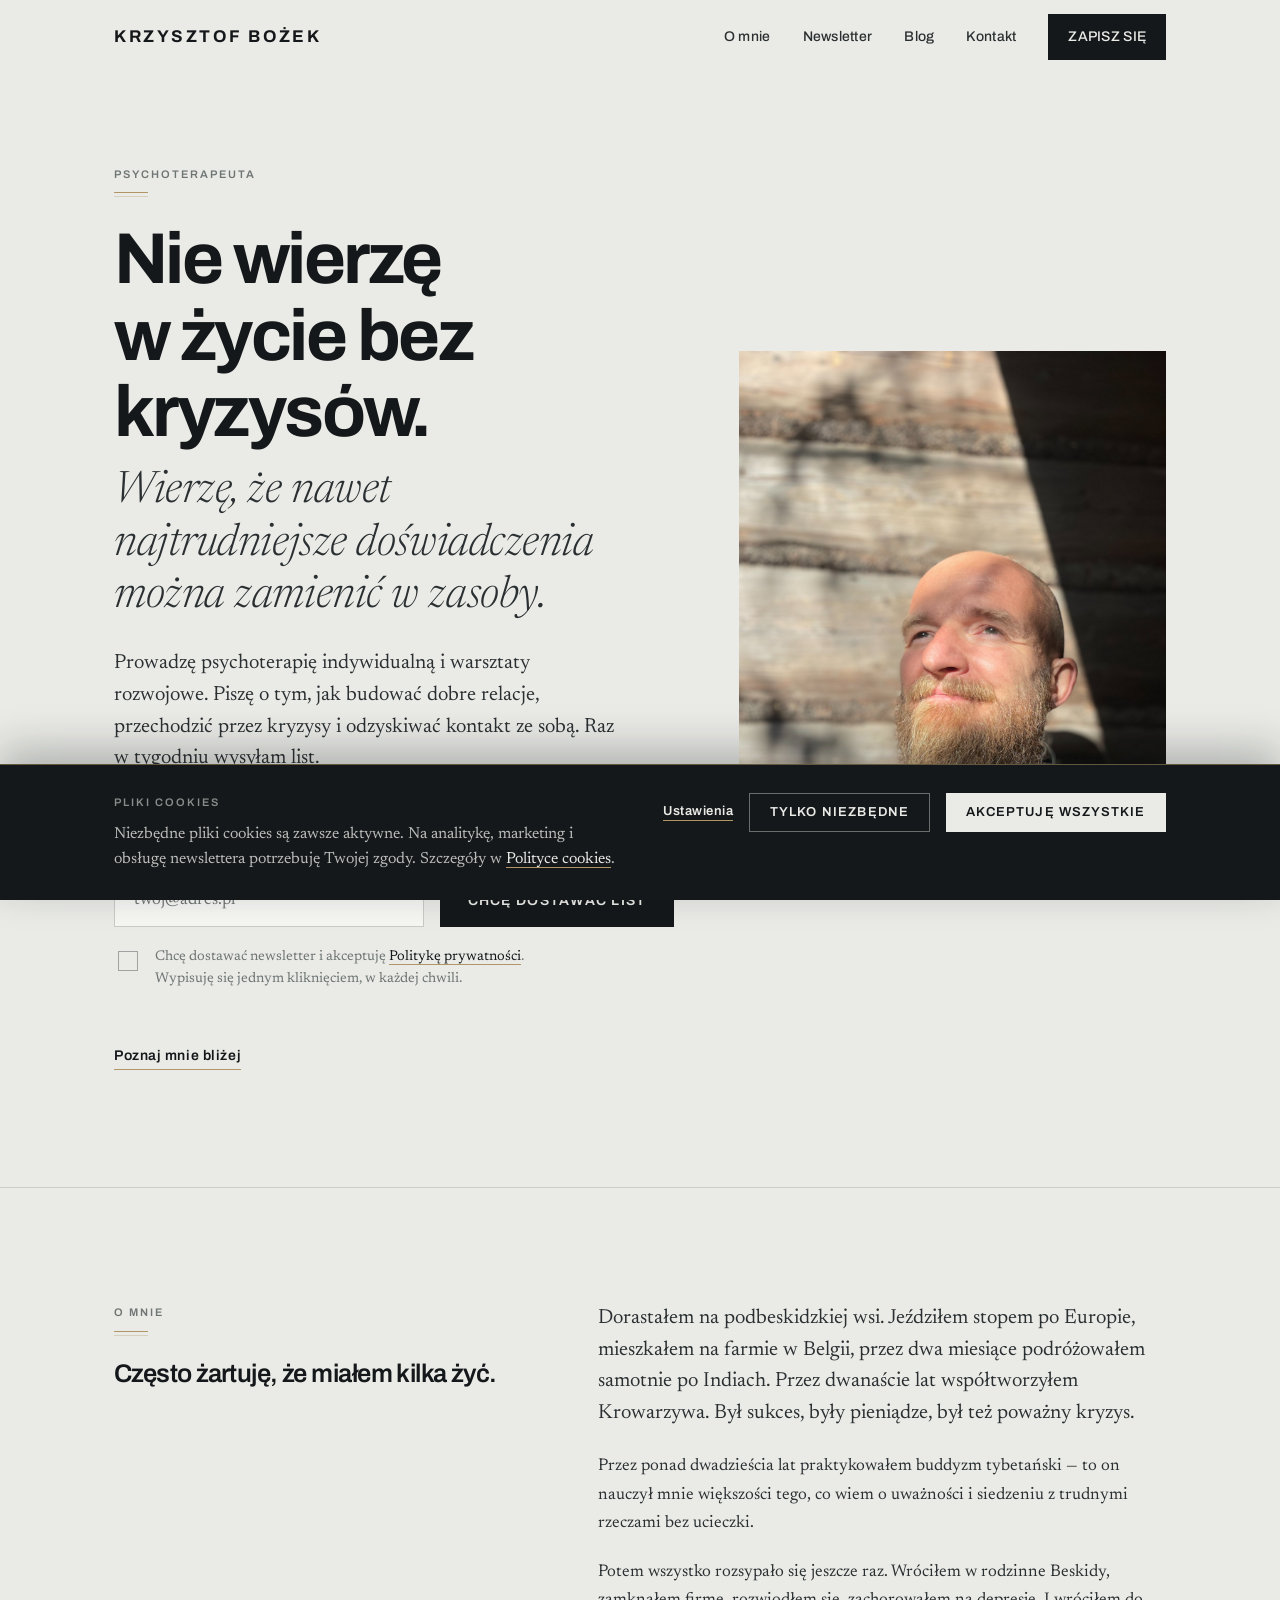
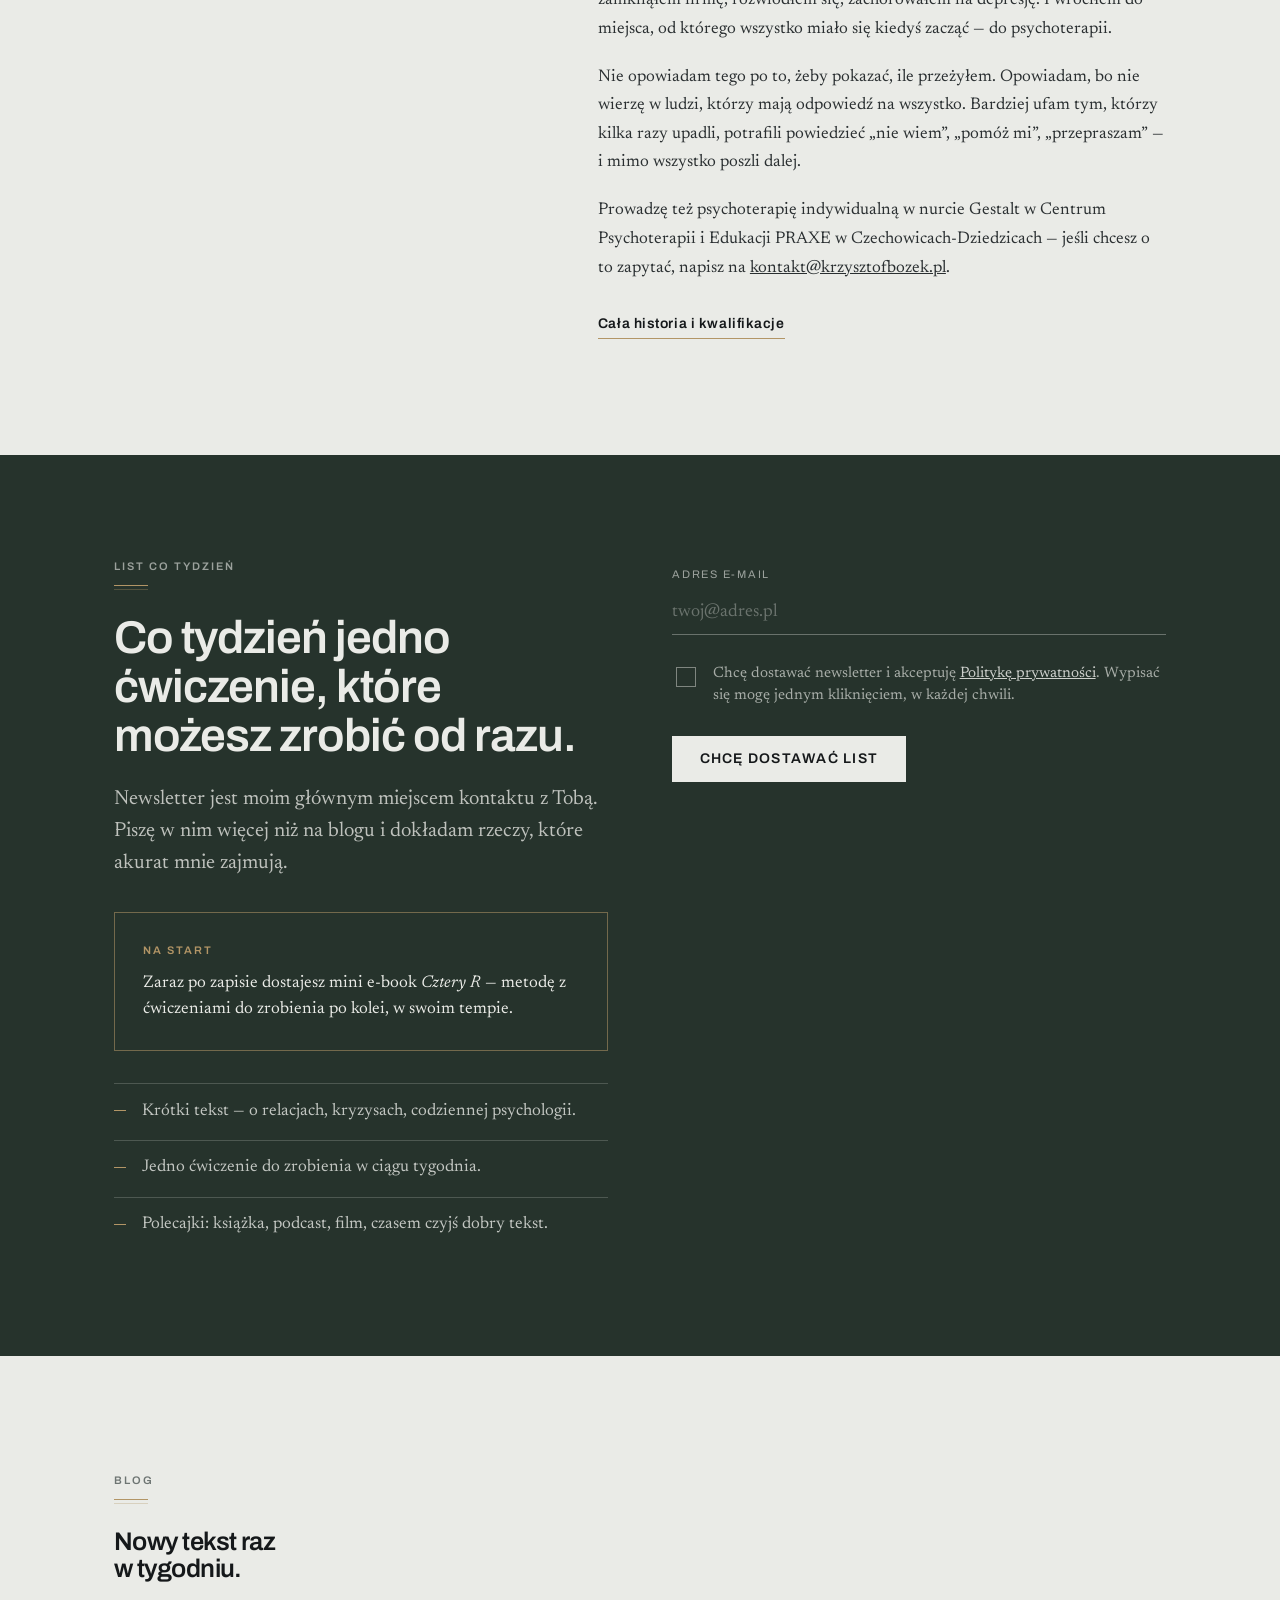
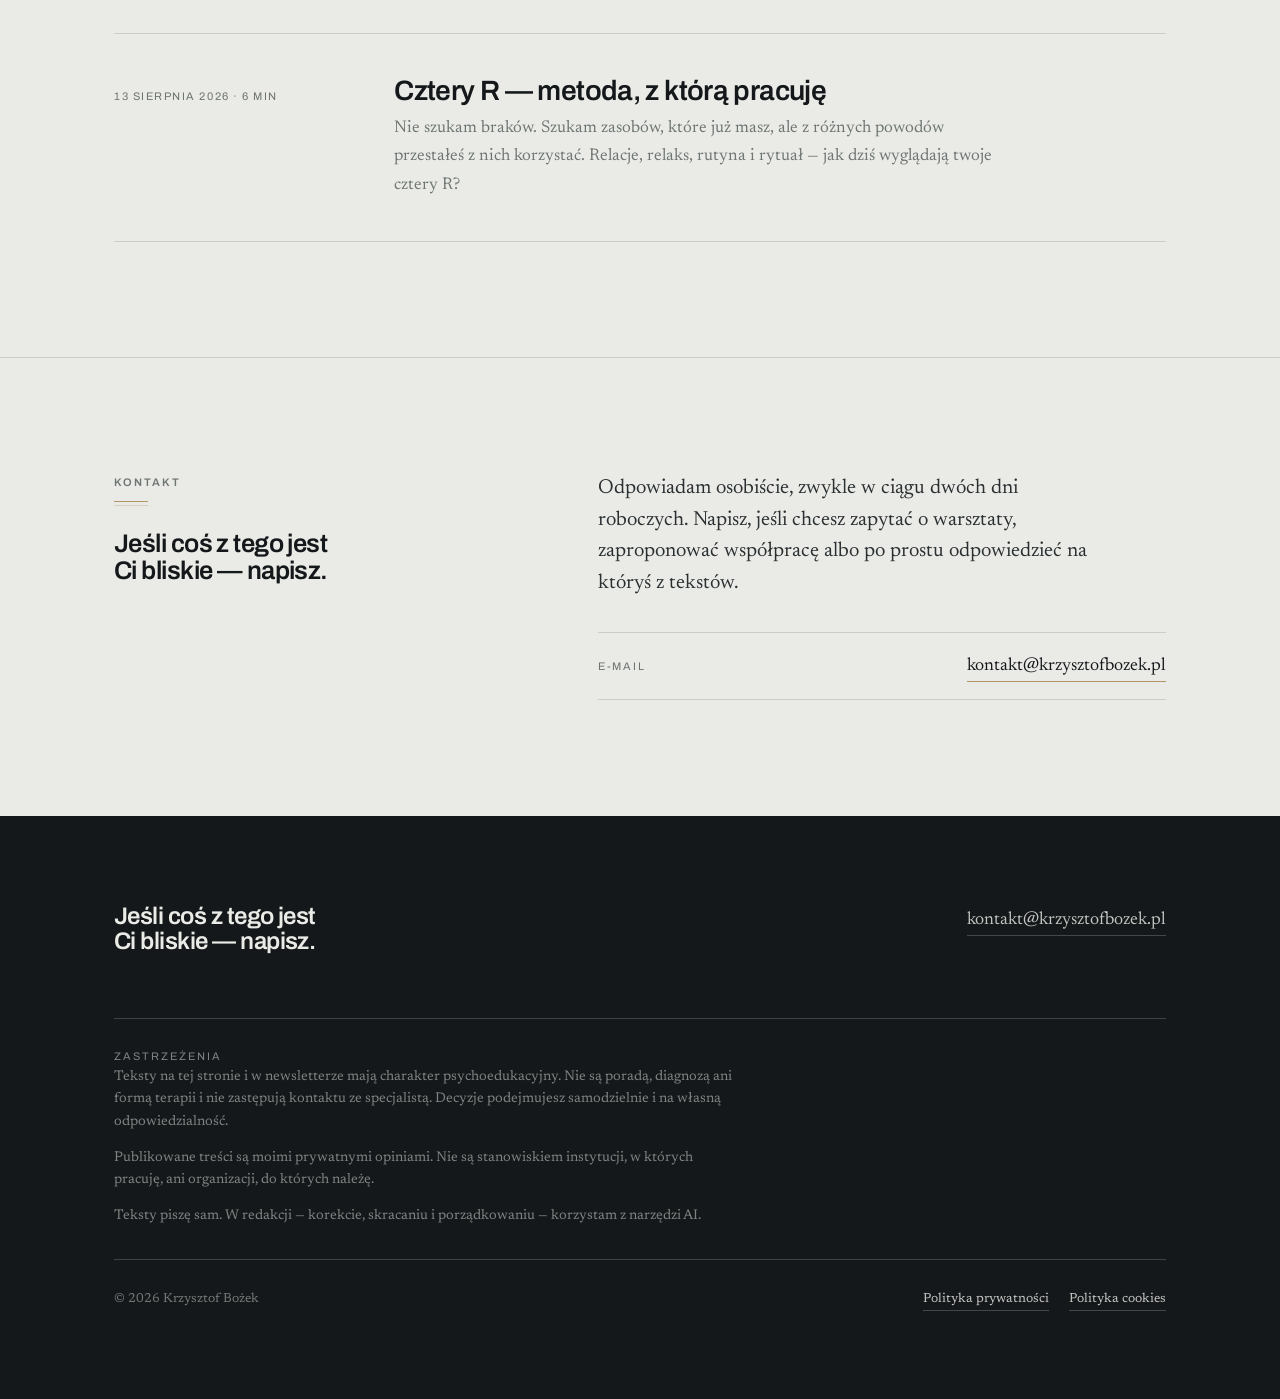
==== index.html @ 4a8b9acc "Add files via upload" ====
<!DOCTYPE html>
<html lang="pl">
<head>
<meta charset="utf-8">
<meta name="viewport" content="width=device-width, initial-scale=1">
<title>Krzysztof — psychoterapia Gestalt, warsztaty i teksty</title>
<meta name="description" content="Psychoterapeuta Gestalt z Beskidów. Psychoterapia indywidualna, warsztaty rozwojowe i cotygodniowy list o relacjach, kryzysach i odzyskiwaniu kontaktu ze sobą.">
<meta property="og:title" content="Krzysztof — psychoterapia Gestalt, warsztaty i teksty">
<meta property="og:description" content="Nie wierzę w życie bez kryzysów. Wierzę, że najtrudniejsze doświadczenia można zamienić w zasoby.">
<meta property="og:image" content="https://krzysztofbozek.pl/img/og-krzysztof.jpg">
<meta property="og:image:width" content="1200">
<meta property="og:image:height" content="630">
<meta property="og:type" content="website">
<link rel="icon" href="favicon.svg" type="image/svg+xml">
<link rel="preconnect" href="https://fonts.googleapis.com">
<link rel="preconnect" href="https://fonts.gstatic.com" crossorigin>
<link href="https://fonts.googleapis.com/css2?family=Archivo:wght@400;500;600;700&family=Newsreader:ital,opsz,wght@0,6..72,300;0,6..72,400;1,6..72,300;1,6..72,400&display=swap" rel="stylesheet">
<link rel="stylesheet" href="style.css">
<!-- MailerLite Universal -->
<script>
  (function(w,d,e,u,f,l,n){w[f]=w[f]||function(){(w[f].q=w[f].q||[])
  .push(arguments);},l=d.createElement(e),l.async=1,l.src=u,
  n=d.getElementsByTagName(e)[0],n.parentNode.insertBefore(l,n);})
  (window,document,'script','https://assets.mailerlite.com/js/universal.js','ml');
  ml('account', '2570330');
</script>
<!-- End MailerLite Universal -->
<meta name="twitter:card" content="summary_large_image">
<meta property="og:url" content="https://krzysztofbozek.pl/">
</head>
<body>

<a class="pomin" href="#tresc">Przejdź do treści</a>

<header class="gora">
  <div class="kontener gora__in">
    <a class="znak" href="index.html">
      <span class="znak__imie">Krzysztof Bożek</span>
    </a>
    <button class="burger" aria-expanded="false" aria-controls="menu">Menu</button>
    <nav class="menu" id="menu" aria-label="Główna">
      <a href="o-mnie.html">O mnie</a>
      <a href="#zapis">Newsletter</a>
      <a href="blog.html">Blog</a>
      <a href="#kontakt">Kontakt</a>
      <a class="btn" href="#zapis">Zapisz się</a>
    </nav>
  </div>
</header>

<main id="tresc">

  <!-- ================= HERO ================= -->
  <section class="hero">
    <div class="kontener hero__grid">
      <div>
        <span class="etykieta">Psychoterapeuta</span>
        <h1>
          Nie wierzę w życie bez kryzysów.
          <em>Wierzę, że nawet najtrudniejsze doświadczenia można zamienić w zasoby.</em>
        </h1>
        <p class="lead hero__lead">
          Prowadzę psychoterapię indywidualną i warsztaty rozwojowe. Piszę o tym,
          jak budować dobre relacje, przechodzić przez kryzysy i odzyskiwać kontakt ze sobą.
          Raz w tygodniu wysyłam list.
        </p>
        <div class="hero__zapis">
          <span class="etykieta">Mini e-book „Cztery R” na start</span>
          <form class="szybki" data-newsletter novalidate>
            <div class="szybki__pola">
              <input type="email" name="email" autocomplete="email" required placeholder="twoj@adres.pl" aria-label="Adres e-mail">
              <button class="btn" type="submit">Chcę dostawać list</button>
            </div>
            <label class="zgoda zgoda--jasna" for="zgoda-hero">
              <input type="checkbox" id="zgoda-hero" required>
              <span>Chcę dostawać newsletter i akceptuję <a href="prywatnosc.html">Politykę prywatności</a>. Wypisuję się jednym kliknięciem, w każdej chwili.</span>
            </label>
          </form>
          <p class="komunikat komunikat--jasny" role="status" aria-live="polite"></p>
          <p style="margin:1.5rem 0 0"><a class="link" href="o-mnie.html">Poznaj mnie bliżej</a></p>
        </div>
      </div>

      <div class="portret zjawia">
        <img src="img/krzysztof-hero.jpg" width="1200" height="1500"
             alt="Krzysztof — psychoterapeuta, portret w świetle słońca przy drewnianej ścianie" fetchpriority="high">
      </div>
    </div>
  </section>

  <!-- ================= KRÓTKO O MNIE ================= -->
  <section class="sekcja sekcja--kreska">
    <div class="kontener duet">
      <div>
        <span class="etykieta">O mnie</span>
        <h2>Często żartuję, że miałem kilka żyć.</h2>
      </div>
      <div class="zjawia">
        <p class="lead">
          Dorastałem na podbeskidzkiej wsi. Jeździłem stopem po Europie, mieszkałem na farmie
          w Belgii, przez dwa miesiące podróżowałem samotnie po Indiach. Przez dwanaście lat
          współtworzyłem Krowarzywa. Był sukces, były pieniądze, był też poważny kryzys.
        </p>
        <p>
          Przez ponad dwadzieścia lat praktykowałem buddyzm tybetański — to on nauczył mnie
          większości tego, co wiem o uważności i siedzeniu z trudnymi rzeczami bez ucieczki.
        </p>
        <p>
          Potem wszystko rozsypało się jeszcze raz. Wróciłem w rodzinne Beskidy, zamknąłem firmę,
          rozwiodłem się, zachorowałem na depresję. I wróciłem do miejsca, od którego wszystko
          miało się kiedyś zacząć — do psychoterapii.
        </p>
        <p>
          Nie opowiadam tego po to, żeby pokazać, ile przeżyłem. Opowiadam, bo nie wierzę w ludzi,
          którzy mają odpowiedź na wszystko. Bardziej ufam tym, którzy kilka razy upadli, potrafili
          powiedzieć „nie wiem”, „pomóż mi”, „przepraszam” — i mimo wszystko poszli dalej.
        </p>
        <p>
          Prowadzę też psychoterapię indywidualną w nurcie Gestalt w Centrum Psychoterapii
          i Edukacji PRAXE w Czechowicach-Dziedzicach — jeśli chcesz o to zapytać, napisz na
          <a href="mailto:kontakt@krzysztofbozek.pl">kontakt@krzysztofbozek.pl</a>.
        </p>
        <p style="margin-top:1.75rem"><a class="link" href="o-mnie.html">Cała historia i kwalifikacje</a></p>
      </div>
    </div>
  </section>

  <!-- ================= NEWSLETTER ================= -->
  <section class="newsletter ciemno" id="zapis">
    <div class="kontener newsletter__grid">
      <div>
        <span class="etykieta">List co tydzień</span>
        <h2 style="max-width:20ch">Co tydzień jedno ćwiczenie, które możesz zrobić od razu.</h2>
        <p class="lead" style="margin-top:1.5rem; max-width:44ch">
          Newsletter jest moim głównym miejscem kontaktu z Tobą. Piszę w nim więcej
          niż na blogu i dokładam rzeczy, które akurat mnie zajmują.
        </p>
        <div class="prezent">
          <span class="etykieta">Na start</span>
          <p>Zaraz po zapisie dostajesz mini e-book <em>Cztery R</em> — metodę z ćwiczeniami do zrobienia po kolei, w swoim tempie.</p>
        </div>

        <ul class="wpisy-listy">
          <li>Krótki tekst — o relacjach, kryzysach, codziennej psychologii.</li>
          <li>Jedno ćwiczenie do zrobienia w ciągu tygodnia.</li>
          <li>Polecajki: książka, podcast, film, czasem czyjś dobry tekst.</li>
        </ul>
      </div>

      <div>
        <!-- Zapis idzie do MailerLite — identyfikatory w script.js (obiekt ML) -->
        <form class="formularz" data-newsletter novalidate>
          <div class="pole">
            <label for="email">Adres e-mail</label>
            <input type="email" id="email" name="email" autocomplete="email" required placeholder="twoj@adres.pl">
          </div>
          <label class="zgoda" for="zgoda">
            <input type="checkbox" id="zgoda" name="zgoda" required>
            <span>
              Chcę dostawać newsletter i akceptuję <a href="prywatnosc.html">Politykę prywatności</a>.
              Wypisać się mogę jednym kliknięciem, w każdej chwili.
            </span>
          </label>
          <button class="btn btn--jasny" type="submit">Chcę dostawać list</button>
          <p class="komunikat" role="status" aria-live="polite"></p>
        </form>
      </div>
    </div>
  </section>

  <!-- ================= BLOG ================= -->
  <section class="sekcja">
    <div class="kontener">
      <div class="naglowek-sekcji">
        <span class="etykieta">Blog</span>
        <h2>Nowy tekst raz w tygodniu.</h2>
      </div>

      <!-- PRZYKŁADOWE WPISY — do podmiany na prawdziwe teksty -->
      <ul class="wpisy">
        <li class="wpis zjawia">
          <span class="wpis__meta"><time datetime="2026-08-13">13 sierpnia 2026</time> · 6 min</span>
          <div>
            <h3><a href="cztery-r.html">Cztery R — metoda, z którą pracuję</a></h3>
            <p>Nie szukam braków. Szukam zasobów, które już masz, ale z różnych powodów
            przestałeś z nich korzystać. Relacje, relaks, rutyna i rytuał — jak dziś
            wyglądają twoje cztery R?</p>
          </div>
        </li>
      </ul>

    </div>
  </section>

  <!-- ================= KONTAKT ================= -->
  <section class="sekcja sekcja--kreska" id="kontakt">
    <div class="kontener duet">
      <div>
        <span class="etykieta">Kontakt</span>
        <h2 style="max-width:20ch">Jeśli coś z tego jest Ci bliskie — napisz.</h2>
      </div>
      <div>
        <p class="lead" style="max-width:46ch">
          Odpowiadam osobiście, zwykle w ciągu dwóch dni roboczych. Napisz, jeśli chcesz zapytać
          o warsztaty, zaproponować współpracę albo po prostu odpowiedzieć na któryś z tekstów.
        </p>
        <div class="kontakt__lista">
          <p><span>E-mail</span> <a href="mailto:kontakt@krzysztofbozek.pl">kontakt@krzysztofbozek.pl</a></p>
        </div>
      </div>
    </div>
  </section>

  <!-- ================= STOPKA ================= -->
  <footer class="stopka">
    <div class="kontener">
      <div class="stopka__haslo">
        <h2 style="max-width:18ch; font-size:var(--fs-h3)">Jeśli coś z tego jest Ci bliskie — napisz.</h2>
        <a class="stopka__mail" href="mailto:kontakt@krzysztofbozek.pl">kontakt@krzysztofbozek.pl</a>
      </div>

      <div class="stopka__zastrzezenia">
        <p class="stopka__tytul">Zastrzeżenia</p>
        <div>
          <p>Teksty na tej stronie i w newsletterze mają charakter psychoedukacyjny. Nie są poradą, diagnozą ani formą terapii i nie zastępują kontaktu ze specjalistą. Decyzje podejmujesz samodzielnie i na własną odpowiedzialność.</p>
          <p>Publikowane treści są moimi prywatnymi opiniami. Nie są stanowiskiem instytucji, w których pracuję, ani organizacji, do których należę.</p>
          <p>Teksty piszę sam. W redakcji — korekcie, skracaniu i porządkowaniu — korzystam z narzędzi AI.</p>
        </div>
      </div>

      <div class="stopka__dol">
        <span>© <span id="rok">2026</span> Krzysztof Bożek</span>
        <span class="stopka__prawne">
          <a href="prywatnosc.html">Polityka prywatności</a>
          <a href="cookies.html">Polityka cookies</a>
        </span>
      </div>
    </div>
  </footer>

</main>

<!-- ================= POP-UP NEWSLETTERA ================= -->
<div class="modal" id="popup-newsletter" hidden>
  <div class="modal__box" role="dialog" aria-modal="true" aria-labelledby="popup-tytul">
    <button class="modal__zamknij" type="button" data-popup-zamknij aria-label="Zamknij">&times;</button>
    <span class="etykieta">List co tydzień</span>
    <h2 id="popup-tytul">Zostaw adres — dostaniesz mini e-book „Cztery R”.</h2>
    <p>Metoda z ćwiczeniami do zrobienia po kolei, w swoim tempie. Potem raz w tygodniu krótki tekst i jedno ćwiczenie.</p>
    <form class="formularz" data-newsletter data-popup-form novalidate>
      <div class="pole">
        <label for="email-popup">Adres e-mail</label>
        <input type="email" id="email-popup" name="email" autocomplete="email" required placeholder="twoj@adres.pl">
      </div>
      <label class="zgoda" for="zgoda-popup">
        <input type="checkbox" id="zgoda-popup" required>
        <span>Zgadzam się na przetwarzanie mojego adresu e-mail w celu wysyłki newslettera. <a href="prywatnosc.html">Polityka prywatności</a>.</span>
      </label>
      <button class="btn btn--jasny modal__btn" type="submit">Chcę dostawać list</button>
      <p class="komunikat" role="status" aria-live="polite"></p>
    </form>
    <button class="modal__nie" type="button" data-popup-zamknij>Nie teraz</button>
  </div>
</div>

<!-- ================= ZGODA NA COOKIES ================= -->
<div class="cookies" id="cookies" hidden>
  <div class="kontener cookies__in">
    <div class="cookies__gora">
      <div>
        <span class="etykieta">Pliki cookies</span>
        <p>
          Niezbędne pliki cookies są zawsze aktywne. Na analitykę, marketing i obsługę newslettera potrzebuję Twojej zgody.
          Szczegóły w <a href="cookies.html">Polityce cookies</a>.
        </p>
      </div>
      <div class="cookies__akcje">
        <button class="cookies__link" type="button" data-cookies-ustawienia>Ustawienia</button>
        <button class="btn btn--obrys" type="button" data-cookies="niezbedne">Tylko niezbędne</button>
        <button class="btn btn--jasny" type="button" data-cookies="wszystkie">Akceptuję wszystkie</button>
      </div>
    </div>
    <div class="cookies__panel" hidden>
      <div class="cookies__kategorie">
        <span class="cookies__stale"><i></i>Niezbędne (zawsze aktywne)</span>
        <label><input type="checkbox" name="analityka" checked>Analityka (Google Analytics)</label>
        <label><input type="checkbox" name="marketing" checked>Marketing (Meta Pixel)</label>
        <label><input type="checkbox" name="mailing" checked>Newsletter i formularze</label>
      </div>
      <button class="btn btn--khaki" type="button" data-cookies="wybor">Zapisz wybór</button>
    </div>
  </div>
</div>

<script src="script.js"></script>
<script>document.getElementById("rok").textContent = new Date().getFullYear();</script>
</body>
</html>
---- style.css ----
/* =========================================================
   Krzysztof — psychoterapia i teksty
   Identyfikacja: "światło i cień"
   granit / mgła / świerk / khaki
   ========================================================= */

:root{
  /* kolory */
  --granit:      #15181A;   /* atrament, sekcje ciemne */
  --granit-80:   #2A2F31;   /* tekst ciągły */
  --swierk:      #26332C;   /* zieleń świerkowa – blok newslettera */
  --mgla:        #EAEBE7;   /* tło strony */
  --papier:      #F6F6F3;   /* karty, jaśniejsze pola */
  --kamien:      #6E7573;   /* tekst drugoplanowy */
  --khaki:       #B29566;   /* jedyny akcent – kreski, znaki */
  --linia:       rgba(21,24,26,.14);
  --linia-jasna: rgba(234,235,231,.20);

  /* typografia */
  --ff-display: "Archivo", "Helvetica Neue", Helvetica, Arial, sans-serif;
  --ff-body:    "Newsreader", Georgia, "Times New Roman", serif;

  --fs-micro: .6875rem;
  --fs-small: .875rem;
  --fs-body:  1.0625rem;
  --fs-lead:  clamp(1.125rem, 1.6vw, 1.3125rem);
  --fs-h3:    clamp(1.25rem, 2vw, 1.5rem);
  --fs-h2:    clamp(1.875rem, 3.6vw, 2.875rem);
  --fs-h1:    clamp(2.375rem, 6vw, 4.5rem);
  --fs-pytanie: clamp(1.75rem, 4.4vw, 3.25rem);

  /* rytm */
  --sek:  clamp(4.5rem, 9vw, 8.5rem);
  --marg: clamp(1.25rem, 5vw, 4rem);
  --maks: 1180px;
}

*,*::before,*::after{ box-sizing:border-box; }

html{ -webkit-text-size-adjust:100%; scroll-behavior:smooth; }
@media (prefers-reduced-motion: reduce){ html{ scroll-behavior:auto; } }

body{
  margin:0;
  background:var(--mgla);
  color:var(--granit-80);
  font-family:var(--ff-body);
  font-size:var(--fs-body);
  line-height:1.68;
  font-synthesis-weight:none;
  -webkit-font-smoothing:antialiased;
}

img{ max-width:100%; height:auto; display:block; }

h1,h2,h3,h4{
  font-family:var(--ff-display);
  color:var(--granit);
  font-weight:600;
  letter-spacing:-.022em;
  line-height:1.06;
  margin:0;
  text-wrap:balance;
}
h3{ font-size:var(--fs-h3); line-height:1.18; }

p{ margin:0 0 1.15em; }
p:last-child{ margin-bottom:0; }

a{ color:inherit; }

::selection{ background:var(--khaki); color:#fff; }

:focus-visible{
  outline:2px solid var(--khaki);
  outline-offset:3px;
}

/* ---------- elementy wspólne ---------- */

.kontener{
  width:100%;
  max-width:var(--maks);
  margin-inline:auto;
  padding-inline:var(--marg);
}

.pomin{
  position:absolute; left:-9999px; top:0;
  background:var(--granit); color:var(--mgla);
  padding:.75rem 1.25rem; z-index:200;
  font-family:var(--ff-display); font-size:var(--fs-small);
}
.pomin:focus{ left:1rem; top:1rem; }

/* etykieta sekcji + „cień” kreski (motyw przewodni) */
.etykieta{
  font-family:var(--ff-display);
  font-size:var(--fs-micro);
  font-weight:600;
  letter-spacing:.18em;
  text-transform:uppercase;
  color:var(--kamien);
  display:block;
  margin:0 0 1.5rem;
  padding-bottom:.9rem;
  position:relative;
}
.etykieta::before,
.etykieta::after{
  content:""; position:absolute; left:0; height:1px; width:34px;
}
.etykieta::before{ bottom:4px; background:var(--khaki); }
.etykieta::after{  bottom:0;   background:rgba(178,149,102,.32); }

.ciemno .etykieta{ color:rgba(234,235,231,.62); }

.lead{
  font-size:var(--fs-lead);
  line-height:1.55;
  color:var(--granit-80);
}

/* przyciski */
.btn{
  display:inline-block;
  font-family:var(--ff-display);
  font-size:var(--fs-small);
  font-weight:600;
  letter-spacing:.09em;
  text-transform:uppercase;
  text-decoration:none;
  padding:1.05em 1.9em;
  border:1px solid var(--granit);
  background:var(--granit);
  color:var(--mgla);
  cursor:pointer;
  transition:background .22s ease, color .22s ease, border-color .22s ease;
}
.btn:hover{ background:transparent; color:var(--granit); }

.btn--jasny{ background:var(--mgla); border-color:var(--mgla); color:var(--granit); }
.btn--jasny:hover{ background:transparent; color:var(--mgla); }

.btn--pusty{ background:transparent; color:var(--granit); }
.btn--pusty:hover{ background:var(--granit); color:var(--mgla); }

/* link tekstowy z podkreśleniem */
.link{
  font-family:var(--ff-display);
  font-size:var(--fs-small);
  font-weight:600;
  letter-spacing:.04em;
  text-decoration:none;
  color:var(--granit);
  border-bottom:1px solid var(--khaki);
  padding-bottom:2px;
  transition:border-color .2s ease, color .2s ease;
  display:inline-block;
}
.link:hover{ border-color:var(--granit); }
.ciemno .link{ color:var(--mgla); }
.ciemno .link:hover{ border-color:var(--mgla); }

/* ---------- nawigacja ---------- */

.gora{
  position:sticky; top:0; z-index:100;
  background:rgba(234,235,231,.86);
  backdrop-filter:saturate(140%) blur(10px);
  border-bottom:1px solid transparent;
  transition:border-color .25s ease, background .25s ease;
}
.gora.przypieta{ border-bottom-color:var(--linia); }

.gora__in{
  display:flex; align-items:center; justify-content:space-between;
  gap:1.5rem; min-height:74px;
}

.znak{
  display:flex; align-items:baseline; gap:.6rem;
  text-decoration:none; color:var(--granit);
}
.znak__imie{
  font-family:var(--ff-display);
  font-weight:700; font-size:1.0625rem;
  letter-spacing:.16em; text-transform:uppercase;
}
.znak__opis{
  font-family:var(--ff-display);
  font-size:var(--fs-micro); letter-spacing:.14em;
  text-transform:uppercase; color:var(--kamien);
  border-left:1px solid var(--linia); padding-left:.6rem;
}

.menu{ display:flex; align-items:center; gap:2rem; }
.menu a{
  font-family:var(--ff-display);
  font-size:var(--fs-small); font-weight:500;
  letter-spacing:.02em; text-decoration:none; color:var(--granit-80);
  padding:.25rem 0; border-bottom:1px solid transparent;
  transition:border-color .2s ease, color .2s ease;
}
.menu a:hover{ color:var(--granit); border-bottom-color:var(--khaki); }
.menu a[aria-current="page"]{ color:var(--granit); border-bottom-color:var(--khaki); }
.menu a.btn{ padding:.75em 1.35em; border-bottom:1px solid var(--granit); color:var(--mgla); }
.menu a.btn:hover{ border-bottom-color:var(--granit); color:var(--granit); }

.burger{
  display:none; background:none; border:0; padding:.5rem; cursor:pointer;
  font-family:var(--ff-display); font-size:var(--fs-small);
  letter-spacing:.12em; text-transform:uppercase; color:var(--granit);
}

@media (max-width: 880px){
  .burger{ display:block; }
  .menu{
    position:fixed; inset:74px 0 auto 0;
    flex-direction:column; align-items:flex-start; gap:0;
    background:var(--mgla); border-bottom:1px solid var(--linia);
    padding:.5rem var(--marg) 2rem;
    display:none;
  }
  .menu.otwarte{ display:flex; }
  .menu a{ width:100%; padding:1rem 0; border-bottom:1px solid var(--linia); font-size:1.0625rem; }
  .menu .btn{ margin-top:1.5rem; width:100%; text-align:center; }
}

/* ---------- hero ---------- */

.hero{ padding:clamp(3rem,7vw,6rem) 0 var(--sek); }
.hero__grid{
  display:grid; gap:clamp(2.5rem,5vw,4.5rem);
  grid-template-columns:1fr;
  align-items:center;
}
@media (min-width: 900px){
  .hero__grid{ grid-template-columns:1.05fr .8fr; }
}

.hero h1{
  font-size:var(--fs-h1);
  font-weight:700;
  letter-spacing:-.035em;
  margin:0 0 1.5rem;
}
.hero h1 em{
  font-family:var(--ff-body);
  font-style:italic;
  font-weight:300;
  letter-spacing:-.01em;
  color:var(--granit-80);
  display:block;
  font-size:.62em;
  line-height:1.18;
  margin-top:.35em;
}
.hero__akcje{ display:flex; flex-wrap:wrap; gap:1rem 1.5rem; align-items:center; margin-top:2.25rem; }
.hero__lead{ max-width:46ch; }

.portret{ position:relative; }

/* ---------- sekcje ---------- */

.sekcja{ padding-block:var(--sek); }
.sekcja--kreska{ border-top:1px solid var(--linia); }

.ciemno{ background:var(--granit); color:rgba(234,235,231,.78); }
.ciemno h1,.ciemno h2,.ciemno h3{ color:var(--mgla); }
.ciemno .lead{ color:rgba(234,235,231,.78); }

.duet{
  display:grid; gap:clamp(2rem,5vw,4.5rem);
  grid-template-columns:1fr;
  align-items:start;
}
@media (min-width: 860px){
  .duet{ grid-template-columns:.85fr 1.15fr; }
  .duet--odwr{ grid-template-columns:1.15fr .85fr; }
}

.naglowek-sekcji{ max-width:22ch; margin-bottom:clamp(2rem,4vw,3.25rem); }

/* ---------- „pytanie” – element sygnaturowy ---------- */

.pytanie{
  background:var(--granit);
  color:var(--mgla);
  padding-block:clamp(3.5rem,8vw,7rem);
}
.pytanie__in{ max-width:24ch; }
.pytanie p{
  font-family:var(--ff-body);
  font-style:italic;
  font-weight:300;
  font-size:var(--fs-pytanie);
  line-height:1.14;
  letter-spacing:-.015em;
  color:var(--mgla);
  margin:0;
}
.pytanie .etykieta{ color:rgba(234,235,231,.55); }
.pytanie .etykieta::after{ background:rgba(178,149,102,.3); }

/* ---------- lista „czym się zajmuję” ---------- */

.oferta{ border-top:1px solid var(--linia); }
.oferta__poz{
  display:grid; gap:.75rem clamp(2rem,5vw,4rem);
  grid-template-columns:1fr;
  padding-block:clamp(2rem,4vw,3rem);
  border-bottom:1px solid var(--linia);
}
@media (min-width: 760px){
  .oferta__poz{ grid-template-columns:.7fr 1.3fr; }
}
.oferta__poz h3{ margin:0; }
.oferta__meta{
  font-family:var(--ff-display); font-size:var(--fs-micro);
  letter-spacing:.16em; text-transform:uppercase; color:var(--kamien);
  margin-bottom:.6rem; display:block;
}
.oferta__tresc p{ max-width:62ch; }
.oferta__tresc .link{ margin-top:.4rem; }

/* ---------- newsletter ---------- */

.newsletter{ background:var(--swierk); color:rgba(234,235,231,.8); padding-block:clamp(4rem,8vw,7.5rem); }
.newsletter h2{ color:var(--mgla); font-size:var(--fs-h2); max-width:16ch; }
.newsletter .etykieta{ color:rgba(234,235,231,.6); }
.newsletter__grid{
  display:grid; gap:clamp(2.5rem,5vw,5rem);
  grid-template-columns:1fr;
}
@media (min-width: 880px){ .newsletter__grid{ grid-template-columns:1fr 1fr; } }

.wpisy-listy{ list-style:none; margin:2rem 0 0; padding:0; }
.wpisy-listy li{
  padding:.85rem 0 .85rem 1.75rem;
  border-top:1px solid var(--linia-jasna);
  position:relative;
  font-size:var(--fs-body);
}
.wpisy-listy li::before{
  content:""; position:absolute; left:0; top:1.55em;
  width:12px; height:1px; background:var(--khaki);
}

.formularz{ margin-top:.5rem; }
.pole{ position:relative; margin-bottom:1.75rem; }
.pole label{
  display:block;
  font-family:var(--ff-display); font-size:var(--fs-micro);
  letter-spacing:.16em; text-transform:uppercase;
  color:rgba(234,235,231,.6); margin-bottom:.65rem;
}
.pole input[type="email"],
.pole input[type="text"]{
  width:100%;
  background:transparent;
  border:0; border-bottom:1px solid rgba(234,235,231,.34);
  color:var(--mgla);
  font-family:var(--ff-body); font-size:1.125rem;
  padding:.55rem 0 .8rem;
  transition:border-color .2s ease;
}
.pole input::placeholder{ color:rgba(234,235,231,.35); }
.pole input:focus{ outline:none; border-bottom-color:var(--khaki); }
.pole input:focus-visible{ outline:2px solid var(--khaki); outline-offset:6px; }

.zgoda{
  display:flex; gap:.85rem; align-items:flex-start;
  font-size:.9375rem; line-height:1.5; color:rgba(234,235,231,.66);
  margin-bottom:1.75rem;
}
.zgoda input{
  appearance:none; -webkit-appearance:none;
  flex:0 0 auto; width:18px; height:18px; margin-top:.28em;
  border:1px solid rgba(234,235,231,.45); background:transparent; cursor:pointer;
}
.zgoda input:checked{ background:var(--khaki); border-color:var(--khaki); }
.zgoda a{ color:rgba(234,235,231,.85); }

.drobne{ font-size:.875rem; color:rgba(234,235,231,.5); margin-top:1.25rem; }

.komunikat{
  display:none;
  border-left:2px solid var(--khaki);
  padding:1rem 0 1rem 1.25rem;
  color:var(--mgla);
  font-size:1.0625rem;
}
.komunikat.widoczny{ display:block; }

/* ---------- blog ---------- */

.wpisy{ list-style:none; margin:0; padding:0; border-top:1px solid var(--linia); }
.wpis{
  display:grid; gap:.5rem clamp(2rem,5vw,4rem);
  grid-template-columns:1fr;
  padding-block:clamp(1.75rem,3.5vw,2.5rem);
  border-bottom:1px solid var(--linia);
}
@media (min-width: 760px){
  .wpis{ grid-template-columns:.28fr 1fr; align-items:baseline; }
}
.wpis__meta{
  font-family:var(--ff-display); font-size:var(--fs-micro);
  letter-spacing:.14em; text-transform:uppercase; color:var(--kamien);
}
.wpis h3{ margin:0 0 .5rem; font-size:clamp(1.3rem,2.2vw,1.75rem); }
.wpis h3 a{
  text-decoration:none;
  background-image:linear-gradient(var(--khaki),var(--khaki));
  background-size:0% 1px; background-repeat:no-repeat; background-position:0 100%;
  transition:background-size .3s ease;
  padding-bottom:2px;
}
.wpis h3 a:hover{ background-size:100% 1px; }
.wpis p{ max-width:62ch; color:var(--kamien); }

/* ---------- artykuł ---------- */

.artykul{ max-width:660px; margin-inline:auto; }
.artykul h1{ font-size:clamp(2rem,4.6vw,3.25rem); margin-bottom:1.25rem; }
.artykul__meta{
  font-family:var(--ff-display); font-size:var(--fs-micro);
  letter-spacing:.16em; text-transform:uppercase; color:var(--kamien);
  margin-bottom:1.5rem;
}
.artykul__tresc{ font-size:1.1875rem; line-height:1.72; }
.artykul__tresc h2{ font-size:1.5rem; margin:2.5rem 0 1rem; letter-spacing:-.01em; }
.artykul__tresc blockquote{
  margin:2.5rem 0; padding-left:1.5rem;
  border-left:2px solid var(--khaki);
  font-size:1.375rem; font-style:italic; font-weight:300;
  line-height:1.4; color:var(--granit);
}
.artykul__tresc hr{
  border:0; border-top:1px solid var(--linia); margin:3rem 0;
}

/* ---------- stopka ---------- */

.stopka{ background:var(--granit); color:rgba(234,235,231,.62); padding-block:clamp(3.5rem,7vw,5.5rem); }
.stopka a{ color:rgba(234,235,231,.82); text-decoration:none; border-bottom:1px solid rgba(234,235,231,.22); }
.stopka a:hover{ border-bottom-color:var(--khaki); }
.stopka h2,.stopka h3{ color:var(--mgla); }
.stopka__grid{
  display:grid; gap:clamp(2rem,5vw,4rem);
  grid-template-columns:1fr;
}
@media (min-width: 760px){ .stopka__grid{ grid-template-columns:1.2fr .9fr .9fr; } }
.stopka__tytul{
  font-family:var(--ff-display); font-size:var(--fs-micro);
  letter-spacing:.18em; text-transform:uppercase;
  color:rgba(234,235,231,.5); margin:0 0 1rem;
}
.stopka ul{ list-style:none; margin:0; padding:0; }
.stopka li{ margin-bottom:.6rem; }
.stopka__dol{
  margin-top:clamp(2.5rem,5vw,4rem); padding-top:1.75rem;
  border-top:1px solid var(--linia-jasna);
  display:flex; flex-wrap:wrap; gap:1rem 2rem; justify-content:space-between;
  font-size:.8125rem; color:rgba(234,235,231,.45);
}

/* ---------- animacja wejścia ---------- */

.zjawia{ opacity:0; transform:translateY(16px); transition:opacity .7s ease, transform .7s ease; }
.zjawia.widac{ opacity:1; transform:none; }
@media (prefers-reduced-motion: reduce){
  .zjawia{ opacity:1; transform:none; transition:none; }
}


/* =========================================================
   Newsletter jako główny cel: szybki zapis w hero
   ========================================================= */

.hero__zapis{
  margin-top:2.25rem; padding-top:1.75rem;
  border-top:1px solid var(--linia);
}
.hero__zapis .etykieta{ margin-bottom:1rem; padding-bottom:0; }
.hero__zapis .etykieta::before,
.hero__zapis .etykieta::after{ content:none; }

.szybki{
  display:flex; flex-wrap:wrap; gap:.75rem 1rem; align-items:stretch;
  max-width:520px;
}
.szybki input[type="email"]{
  flex:1 1 240px; min-width:0;
  background:var(--papier);
  border:1px solid rgba(21,24,26,.2);
  color:var(--granit);
  font-family:var(--ff-body); font-size:1.0625rem;
  padding:1em 1.1em;
  transition:border-color .2s ease;
}
.szybki input[type="email"]::placeholder{ color:var(--kamien); }
.szybki input[type="email"]:focus{ outline:none; border-color:var(--khaki); }
.szybki .btn{ flex:0 0 auto; }

.drobne--jasne{ color:var(--kamien); max-width:52ch; margin-top:1rem; }
.drobne--jasne a{ color:var(--granit); text-decoration:none; border-bottom:1px solid var(--khaki); }

.komunikat--jasny{ color:var(--granit); max-width:52ch; margin-top:1.25rem; }

/* =========================================================
   Pop-up newslettera
   ========================================================= */

.modal{
  position:fixed; inset:0; z-index:200;
  background:rgba(21,24,26,.55);
  display:flex; align-items:center; justify-content:center;
  padding:clamp(1rem,4vw,2.5rem);
}
.modal[hidden]{ display:none; }

.modal__box{
  position:relative;
  width:100%; max-width:480px;
  background:var(--swierk); color:rgba(234,235,231,.8);
  padding:clamp(1.75rem,4vw,2.75rem);
  box-shadow:0 30px 80px rgba(21,24,26,.45);
  max-height:88vh; overflow-y:auto;
  animation:modal-wejscie .32s ease both;
}
@keyframes modal-wejscie{ from{ opacity:0; transform:translateY(14px); } to{ opacity:1; transform:none; } }
@media (prefers-reduced-motion: reduce){ .modal__box{ animation:none; } }

.modal__box h2{ color:var(--mgla); font-size:clamp(1.375rem,3vw,1.75rem); line-height:1.12; margin:0 0 1rem; }
.modal__box .etykieta{ color:rgba(234,235,231,.6); }
.modal__box p{ font-size:1rem; line-height:1.6; }
.modal__box .pole label{ color:rgba(234,235,231,.6); }
.modal__btn{ width:100%; }

.modal__zamknij{
  position:absolute; top:.75rem; right:.9rem;
  background:none; border:0; cursor:pointer;
  color:rgba(234,235,231,.55);
  font-family:var(--ff-display); font-size:20px; line-height:1; padding:.4rem;
  transition:color .2s ease;
}
.modal__zamknij:hover{ color:var(--mgla); }

.modal__nie{
  display:block; margin:1.25rem auto 0;
  background:none; border:0; cursor:pointer;
  font-family:var(--ff-display); font-size:13px; letter-spacing:.04em;
  color:rgba(234,235,231,.5);
  transition:color .2s ease;
}
.modal__nie:hover{ color:var(--mgla); }

/* =========================================================
   Pasek zgody na cookies
   ========================================================= */

.cookies{
  position:fixed; left:0; right:0; bottom:0; z-index:150;
  background:var(--granit); color:rgba(234,235,231,.78);
  border-top:1px solid rgba(178,149,102,.5);
  box-shadow:0 -14px 40px rgba(21,24,26,.28);
}
.cookies[hidden]{ display:none; }
.cookies__in{ padding-block:clamp(1.25rem,2.5vw,1.75rem); }
.cookies .etykieta{ color:rgba(234,235,231,.55); margin-bottom:.7rem; padding-bottom:0; }
.cookies .etykieta::before,
.cookies .etykieta::after{ content:none; }
.cookies p{ margin:0; max-width:62ch; font-size:1rem; line-height:1.55; }
.cookies a{ color:var(--mgla); text-decoration:none; border-bottom:1px solid var(--khaki); }

.cookies__gora{
  display:flex; flex-wrap:wrap; gap:1.25rem 2.5rem;
  align-items:flex-start; justify-content:space-between;
}
.cookies__gora > div:first-child{ flex:1 1 320px; min-width:0; }
.cookies__akcje{ display:flex; flex-wrap:wrap; gap:.75rem 1rem; align-items:center; }
.cookies__akcje .btn{ padding:.9em 1.5em; font-size:13px; }

.cookies__link{
  background:none; border:0; cursor:pointer;
  font-family:var(--ff-display); font-size:13px; font-weight:600; letter-spacing:.04em;
  color:var(--mgla); border-bottom:1px solid var(--khaki); padding:0 0 2px;
  transition:border-color .2s ease;
}
.cookies__link:hover{ border-bottom-color:var(--mgla); }

.btn--obrys{ background:transparent; border-color:rgba(234,235,231,.4); color:var(--mgla); }
.btn--obrys:hover{ background:transparent; border-color:var(--mgla); }
.btn--khaki{ background:transparent; border-color:var(--khaki); color:var(--mgla); }
.btn--khaki:hover{ background:var(--khaki); color:var(--granit); }

.cookies__panel{
  margin-top:1.5rem; padding-top:1.25rem;
  border-top:1px solid var(--linia-jasna);
  display:flex; flex-wrap:wrap; gap:1rem 2.5rem;
  align-items:flex-end; justify-content:space-between;
}
.cookies__panel[hidden]{ display:none; }
.cookies__kategorie{ display:flex; flex-wrap:wrap; gap:.75rem 2.5rem; }
.cookies__kategorie label,
.cookies__stale{
  display:flex; gap:.7rem; align-items:center;
  font-size:.9375rem; cursor:pointer;
}
.cookies__stale{ color:rgba(234,235,231,.5); cursor:default; }
.cookies__stale i{
  width:18px; height:18px; flex:0 0 auto;
  border:1px solid rgba(234,235,231,.3); background:rgba(234,235,231,.25);
}
.cookies__kategorie input{
  appearance:none; -webkit-appearance:none;
  width:18px; height:18px; flex:0 0 auto; cursor:pointer;
  border:1px solid rgba(234,235,231,.45); background:transparent;
}
.cookies__kategorie input:checked{ background:var(--khaki); border-color:var(--khaki); }

/* stopka — linki prawne obok siebie */
.stopka__prawne{ display:flex; flex-wrap:wrap; gap:.5rem 1.25rem; }

/* =========================================================
   Dokumenty prawne (prywatnosc.html, cookies.html)
   ========================================================= */

.dok{ max-width:760px; margin-inline:auto; }
.dok h1{ font-size:clamp(2rem,4.6vw,3.25rem); margin-bottom:1.5rem; }
.dok h2{ font-size:var(--fs-h3); margin:3.25rem 0 1.25rem; padding-bottom:.7rem; border-bottom:1px solid var(--linia); }
.dok h3{ font-size:1.0625rem; margin:2.25rem 0 .75rem; letter-spacing:-.01em; }
.dok ul{ list-style:none; margin:0 0 1.15em; padding:0; }
.dok ul li{ padding:.6rem 0 .6rem 1.75rem; border-top:1px solid var(--linia); position:relative; }
.dok ul li:last-child{ border-bottom:1px solid var(--linia); }
.dok ul li::before{ content:""; position:absolute; left:0; top:1.4em; width:12px; height:1px; background:var(--khaki); }
.dok .toc{ background:var(--papier); padding:clamp(1.5rem,3vw,2rem); border-top:1px solid var(--linia); margin-top:2.5rem; }
.dok .toc strong{
  font-family:var(--ff-display); font-size:var(--fs-micro); font-weight:600;
  letter-spacing:.18em; text-transform:uppercase; color:var(--kamien);
  display:block; margin-bottom:1.1rem;
}
.dok .toc ul li,
.dok .toc ul li:last-child{ border:0; padding:.3rem 0 .3rem 1.75rem; }
.dok .box{ padding-block:clamp(1.75rem,3.5vw,2.25rem); border-bottom:1px solid var(--linia); }
.dok .box:first-of-type{ border-top:1px solid var(--linia); margin-top:2.5rem; }
.dok .box h2{ margin:0 0 .85rem; padding:0; border:0; }
.dok table{ border-collapse:collapse; width:100%; margin:1.5rem 0; }
.dok th{
  font-family:var(--ff-display); font-size:var(--fs-micro); font-weight:600;
  letter-spacing:.16em; text-transform:uppercase; color:var(--granit); background:var(--papier);
}
.dok th,.dok td{ border:1px solid var(--linia); padding:.7rem .9rem; text-align:left; font-size:15px; }
.dok a{ color:var(--granit); text-decoration:none; border-bottom:1px solid var(--khaki); }
.dok a:hover{ border-bottom-color:var(--granit); }
.dok .intro p:first-child{ font-size:var(--fs-lead); line-height:1.55; }
.dok .meta{
  margin-top:clamp(3rem,6vw,4.5rem); padding-top:1.75rem;
  border-top:1px solid var(--linia);
  font-family:var(--ff-display); font-size:13px; color:var(--kamien);
}
.dok .meta p{ margin:0 0 .35rem; }
.dok .btn{ margin-top:1.5rem; }


/* =========================================================
   Sekcja kontakt + stopka z zastrzeżeniami
   ========================================================= */

.kontakt__lista{ border-top:1px solid var(--linia); margin-top:2rem; }
.kontakt__lista p{
  margin:0; padding:1.1rem 0;
  border-bottom:1px solid var(--linia);
  display:flex; flex-wrap:wrap; gap:.5rem 1.5rem;
  justify-content:space-between; align-items:baseline;
}
.kontakt__lista span{
  font-family:var(--ff-display); font-size:var(--fs-micro);
  letter-spacing:.16em; text-transform:uppercase; color:var(--kamien);
}
.kontakt__lista a{
  font-size:1.125rem; color:var(--granit);
  text-decoration:none; border-bottom:1px solid var(--khaki);
}
.kontakt__lista a:hover{ border-bottom-color:var(--granit); }

.stopka__haslo{
  display:flex; flex-wrap:wrap; gap:1.5rem 4rem;
  justify-content:space-between; align-items:baseline;
}
.stopka__mail{
  font-size:1.125rem; color:rgba(234,235,231,.85);
  text-decoration:none; border-bottom:1px solid var(--khaki);
}
.stopka__mail:hover{ color:var(--mgla); }

.stopka__zastrzezenia{
  margin-top:clamp(2.5rem,5vw,4rem); padding-top:1.75rem;
  border-top:1px solid var(--linia-jasna);
}
.stopka__zastrzezenia > div,
.stopka__zastrzezenia--kol{
  display:grid; gap:.85rem; max-width:78ch;
  font-size:.875rem; line-height:1.6; color:rgba(234,235,231,.5);
}
.stopka__zastrzezenia--kol{ margin:0; padding:0; border:0; }
.stopka__zastrzezenia p{ margin:0; }
.stopka .stopka__dol{ margin-top:2rem; }


/* zgoda na jasnym tle (hero) + znak ✓ zamiast wypełnienia */
.zgoda--jasna{ color:var(--kamien); font-size:.875rem; line-height:1.55; max-width:52ch; margin-top:1.25rem; }
.zgoda--jasna a{ color:var(--granit); text-decoration:none; border-bottom:1px solid var(--khaki); }
.zgoda input[type="checkbox"]{
  appearance:none; -webkit-appearance:none;
  width:20px; height:20px; flex:0 0 auto; cursor:pointer;
  border:1px solid rgba(234,235,231,.45); background:transparent;
  display:grid; place-content:center;
  font-family:var(--ff-display); font-size:14px; font-weight:700; line-height:1; color:transparent;
}
.zgoda--jasna input[type="checkbox"]{ border-color:rgba(21,24,26,.35); }
.zgoda input[type="checkbox"]::before{ content:"✓"; }
.zgoda input[type="checkbox"]:checked{ border-color:var(--khaki); color:var(--khaki); }


/* hero: pola w rzędzie, zgoda pod nimi — wszystko wewnątrz <form> */
.szybki{ display:flex; flex-direction:column; gap:1.25rem; align-items:flex-start; max-width:560px; }
.szybki__pola{ display:flex; flex-wrap:wrap; gap:.75rem 1rem; align-items:stretch; width:100%; }
.szybki .zgoda--jasna{ margin-top:0; display:flex; gap:.85rem; align-items:flex-start; }


/* anchory: nagłówek sekcji nie chowa się pod przyklejonym paskiem */
html{ scroll-behavior:smooth; }
section[id], .stopka[id], .sekcja[id], .newsletter[id]{ scroll-margin-top:88px; }
@media (prefers-reduced-motion: reduce){ html{ scroll-behavior:auto; } }


/* jedno zdanie zamiast kart w sekcji „Czym się zajmuję” */
.lead-in{
  font-family:var(--ff-display); color:var(--granit); font-weight:600;
  font-size:clamp(1.5rem,3.2vw,2.375rem); letter-spacing:-.022em; line-height:1.14;
  margin:0; max-width:34ch; text-wrap:balance;
}
.lead-in a{ color:inherit; text-decoration:none; border-bottom:2px solid var(--khaki); }
.lead-in a:hover{ border-bottom-color:var(--granit); }


/* wpis blogowy */
.wpis-tresc .post-meta{
  font-family:var(--ff-display); font-size:var(--fs-micro); font-weight:600;
  letter-spacing:.18em; text-transform:uppercase; color:var(--kamien);
  margin:0 0 1.5rem; padding-bottom:.9rem; position:relative;
}
.wpis-tresc .post-meta::before{ content:""; position:absolute; left:0; bottom:4px; width:34px; height:1px; background:var(--khaki); }
.wpis-tresc h1{ font-size:clamp(2rem,4.8vw,3.25rem); margin:0 0 2rem; }
.wpis-tresc h2{ font-size:clamp(1.375rem,2.4vw,1.75rem); margin:3rem 0 1.25rem; padding-bottom:.7rem; border-bottom:1px solid var(--linia); }
.wpis-tresc .wyrozniony{
  font-family:var(--ff-body); font-style:italic; font-weight:300;
  font-size:clamp(1.375rem,2.6vw,1.75rem); line-height:1.3; color:var(--granit);
  margin:2rem 0; padding-left:1.5rem; border-left:2px solid var(--khaki);
}
.wpis-tresc .wyrozniony--male{ font-size:1.25rem; margin:0; padding:0; border:0; }
.wpis-tresc .podsumowanie{ margin-top:2.5rem; padding-top:1.75rem; border-top:1px solid var(--linia); }
.wpis-tresc .cwiczenie{
  background:var(--papier); padding:clamp(1.75rem,3.5vw,2.5rem);
  margin-top:clamp(2.5rem,5vw,3.5rem); border-top:1px solid var(--linia);
}
.wpis-tresc .cwiczenie h2{ margin:0 0 1.25rem; padding:0; border:0; font-size:clamp(1.25rem,2vw,1.5rem); }
.wpis-tresc .cwiczenie ul{ list-style:none; margin:0 0 1.15em; padding:0; }
.wpis-tresc .cwiczenie li{ padding:.6rem 0 .6rem 1.75rem; border-top:1px solid var(--linia); position:relative; }
.wpis-tresc .cwiczenie li:last-child{ border-bottom:1px solid var(--linia); }
.wpis-tresc .cwiczenie li::before{ content:""; position:absolute; left:0; top:1.4em; width:12px; height:1px; background:var(--khaki); }
.newsletter .szybki input[type="email"]{ background:transparent; border:0; border-bottom:1px solid rgba(234,235,231,.34); color:var(--mgla); border-radius:0; }


/* obietnica e-booka przy zapisie */
.prezent{ border:1px solid rgba(178,149,102,.55); padding:clamp(1.25rem,2.5vw,1.75rem); margin-top:2rem; }
.prezent .etykieta{ color:var(--khaki); margin-bottom:.75rem; padding-bottom:0; }
.prezent .etykieta::before,
.prezent .etykieta::after{ content:none; }
.prezent p{ margin:0; color:var(--mgla); font-size:1.0625rem; line-height:1.5; }
.prezent em{ font-style:italic; }
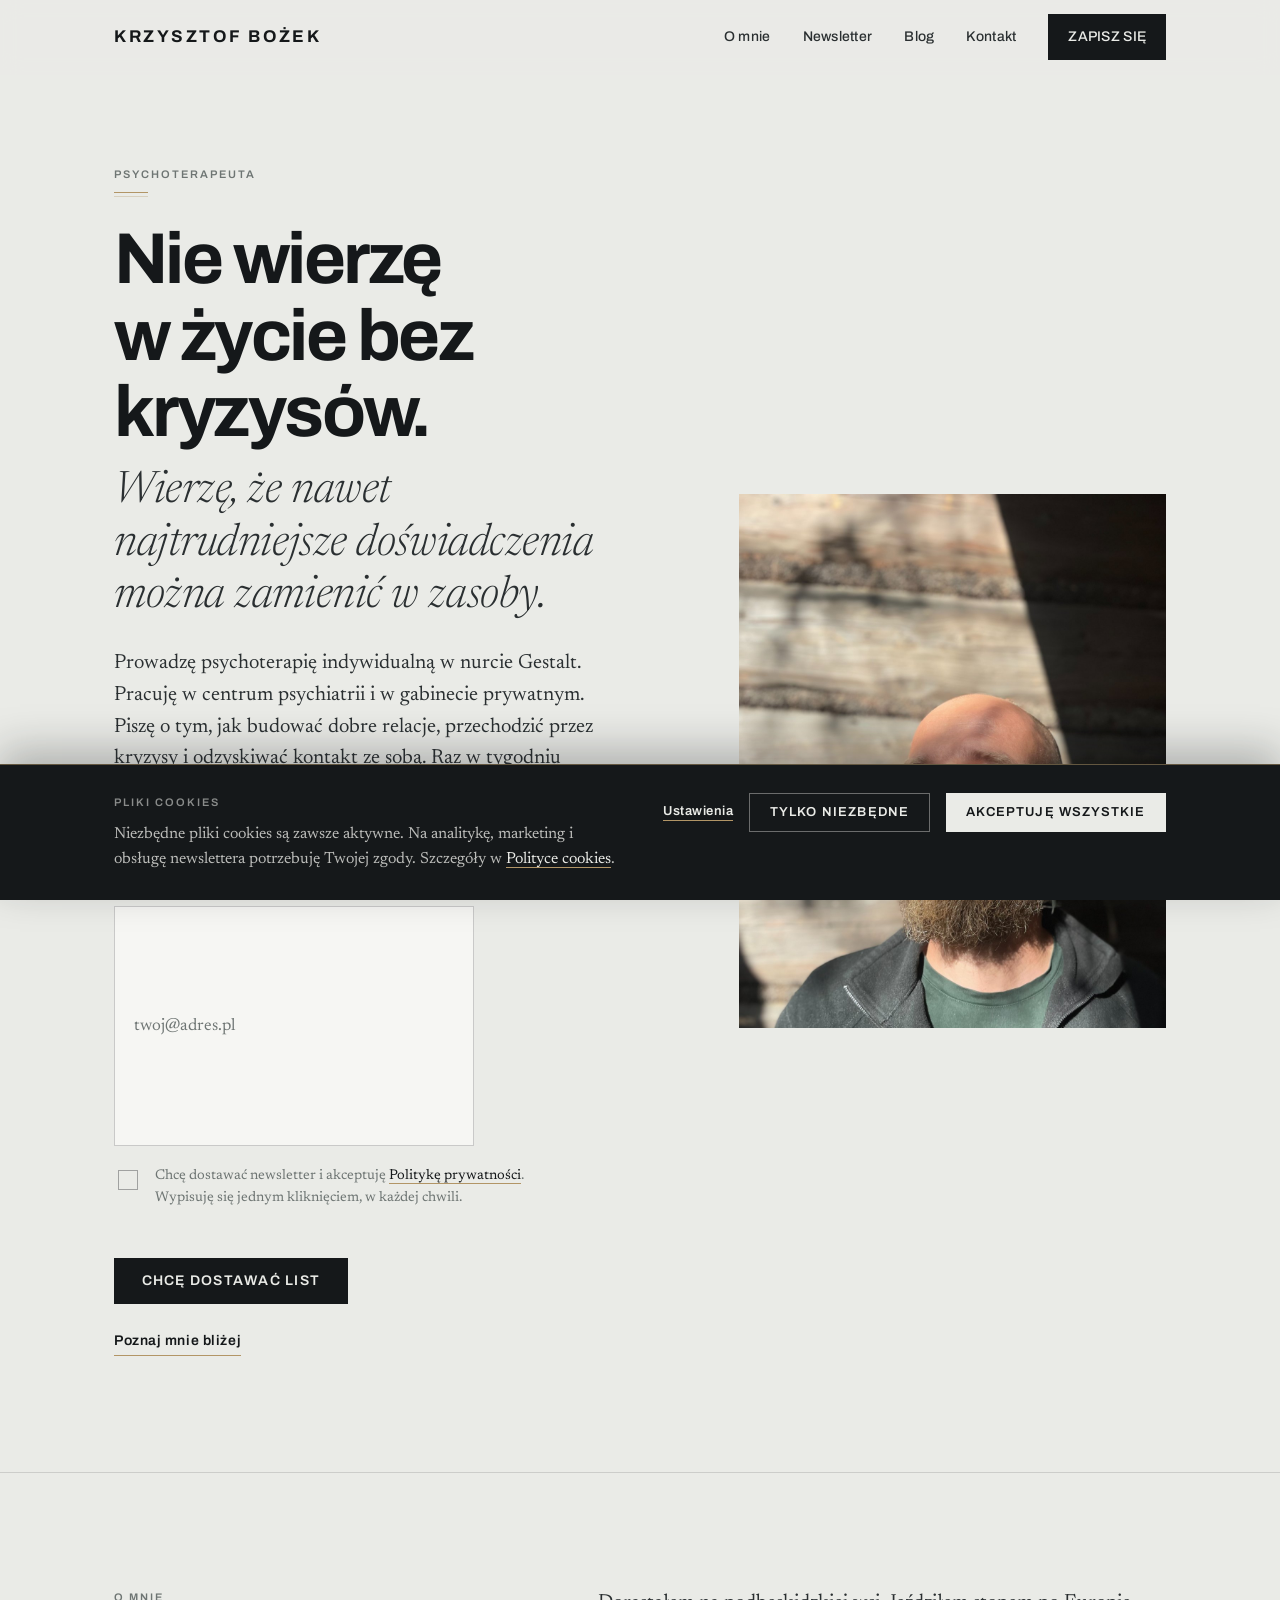
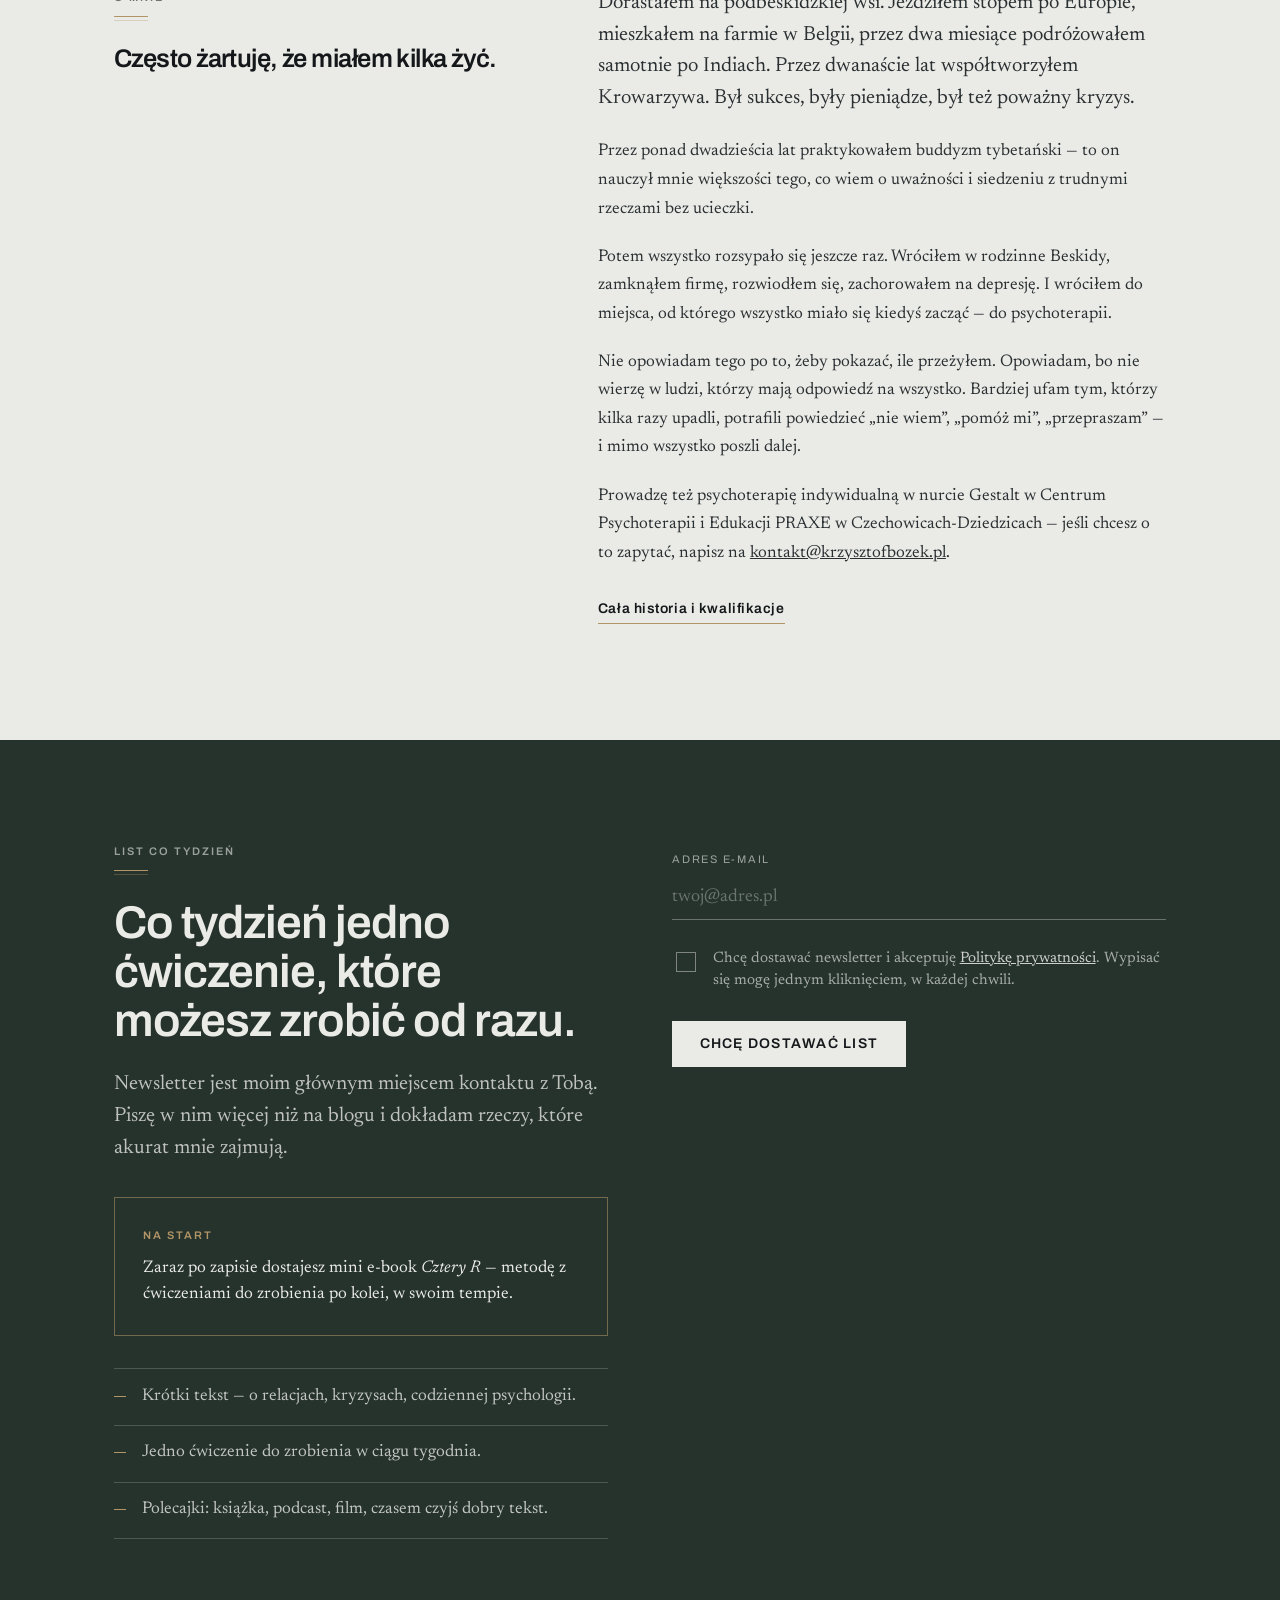
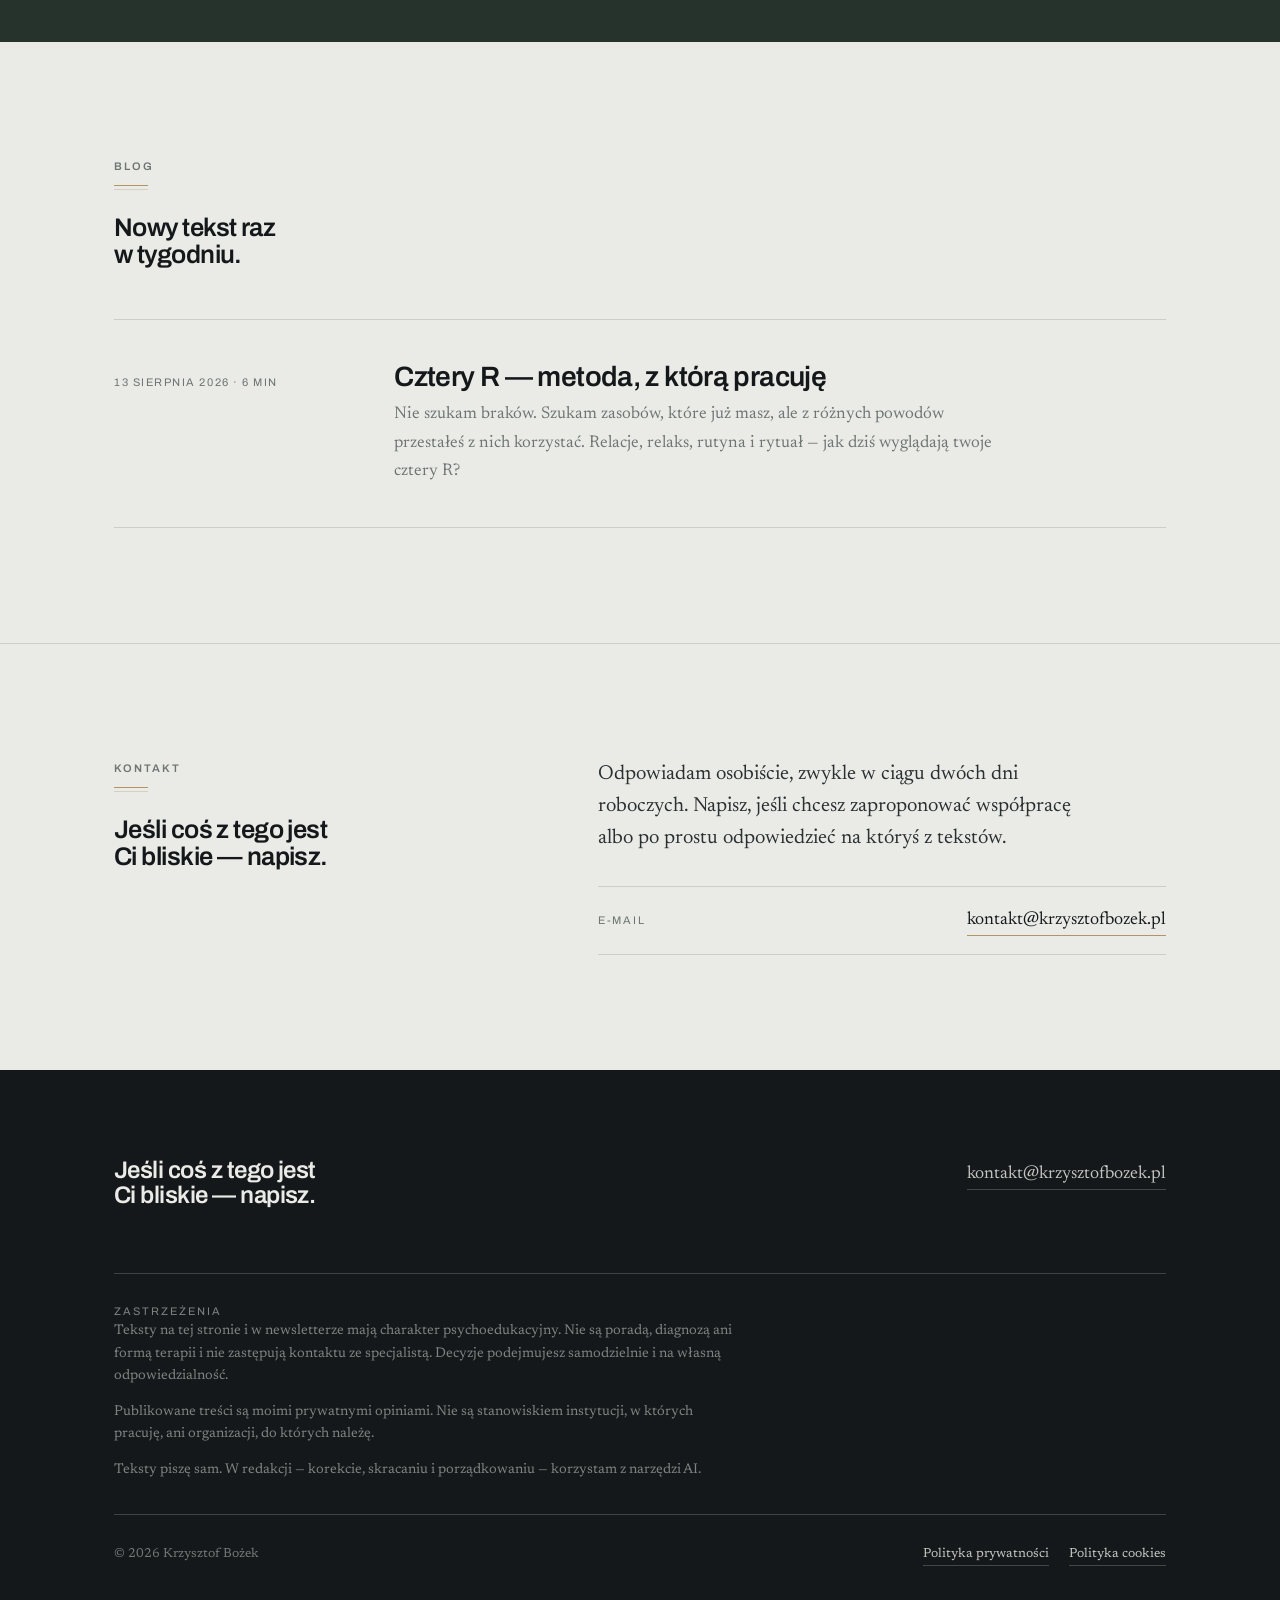
==== commit a9e5a3c4: "Add files via upload" ====
--- a/index.html
+++ b/index.html
@@ -3,10 +3,10 @@
 <head>
 <meta charset="utf-8">
 <meta name="viewport" content="width=device-width, initial-scale=1">
-<title>Krzysztof — psychoterapia Gestalt, warsztaty i teksty</title>
-<meta name="description" content="Psychoterapeuta Gestalt z Beskidów. Psychoterapia indywidualna, warsztaty rozwojowe i cotygodniowy list o relacjach, kryzysach i odzyskiwaniu kontaktu ze sobą.">
-<meta property="og:title" content="Krzysztof — psychoterapia Gestalt, warsztaty i teksty">
-<meta property="og:description" content="Nie wierzę w życie bez kryzysów. Wierzę, że najtrudniejsze doświadczenia można zamienić w zasoby.">
+<title>Krzysztof Bożek — psychoterapia Gestalt i teksty</title>
+<meta name="description" content="Psychoterapeuta Gestalt z Beskidów. Piszę o relacjach, kryzysach i odzyskiwaniu kontaktu ze sobą. Zapisz się na list — na start dostajesz mini e-book „Cztery R” z ćwiczeniami.">
+<meta property="og:title" content="Krzysztof Bożek — psychoterapia Gestalt i teksty">
+<meta property="og:description" content="Nie wierzę w życie bez kryzysów. Wierzę, że najtrudniejsze doświadczenia można zamienić w zasoby. Na start mini e-book „Cztery R” z ćwiczeniami.">
 <meta property="og:image" content="https://krzysztofbozek.pl/img/og-krzysztof.jpg">
 <meta property="og:image:width" content="1200">
 <meta property="og:image:height" content="630">
@@ -60,21 +60,19 @@
           <em>Wierzę, że nawet najtrudniejsze doświadczenia można zamienić w zasoby.</em>
         </h1>
         <p class="lead hero__lead">
-          Prowadzę psychoterapię indywidualną i warsztaty rozwojowe. Piszę o tym,
-          jak budować dobre relacje, przechodzić przez kryzysy i odzyskiwać kontakt ze sobą.
-          Raz w tygodniu wysyłam list.
+          Prowadzę psychoterapię indywidualną w nurcie Gestalt. Pracuję w centrum psychiatrii
+          i w gabinecie prywatnym. Piszę o tym, jak budować dobre relacje, przechodzić przez
+          kryzysy i odzyskiwać kontakt ze sobą. Raz w tygodniu wysyłam list.
         </p>
         <div class="hero__zapis">
           <span class="etykieta">Mini e-book „Cztery R” na start</span>
           <form class="szybki" data-newsletter novalidate>
-            <div class="szybki__pola">
-              <input type="email" name="email" autocomplete="email" required placeholder="twoj@adres.pl" aria-label="Adres e-mail">
-              <button class="btn" type="submit">Chcę dostawać list</button>
-            </div>
+            <input type="email" name="email" autocomplete="email" required placeholder="twoj@adres.pl" aria-label="Adres e-mail" class="szybki__mail">
             <label class="zgoda zgoda--jasna" for="zgoda-hero">
               <input type="checkbox" id="zgoda-hero" required>
               <span>Chcę dostawać newsletter i akceptuję <a href="prywatnosc.html">Politykę prywatności</a>. Wypisuję się jednym kliknięciem, w każdej chwili.</span>
             </label>
+            <button class="btn" type="submit">Chcę dostawać list</button>
           </form>
           <p class="komunikat komunikat--jasny" role="status" aria-live="polite"></p>
           <p style="margin:1.5rem 0 0"><a class="link" href="o-mnie.html">Poznaj mnie bliżej</a></p>
@@ -201,8 +199,8 @@
       </div>
       <div>
         <p class="lead" style="max-width:46ch">
-          Odpowiadam osobiście, zwykle w ciągu dwóch dni roboczych. Napisz, jeśli chcesz zapytać
-          o warsztaty, zaproponować współpracę albo po prostu odpowiedzieć na któryś z tekstów.
+          Odpowiadam osobiście, zwykle w ciągu dwóch dni roboczych. Napisz, jeśli chcesz
+          zaproponować współpracę albo po prostu odpowiedzieć na któryś z tekstów.
         </p>
         <div class="kontakt__lista">
           <p><span>E-mail</span> <a href="mailto:kontakt@krzysztofbozek.pl">kontakt@krzysztofbozek.pl</a></p>
--- a/style.css
+++ b/style.css
@@ -782,3 +782,8 @@
 .prezent .etykieta::after{ content:none; }
 .prezent p{ margin:0; color:var(--mgla); font-size:1.0625rem; line-height:1.5; }
 .prezent em{ font-style:italic; }
+
+
+/* domykająca kreska listy korzyści + pole e-mail nad zgodą */
+.wpisy-listy li:last-child{ border-bottom:1px solid var(--linia-jasna); }
+.szybki__mail{ width:100%; max-width:360px; }
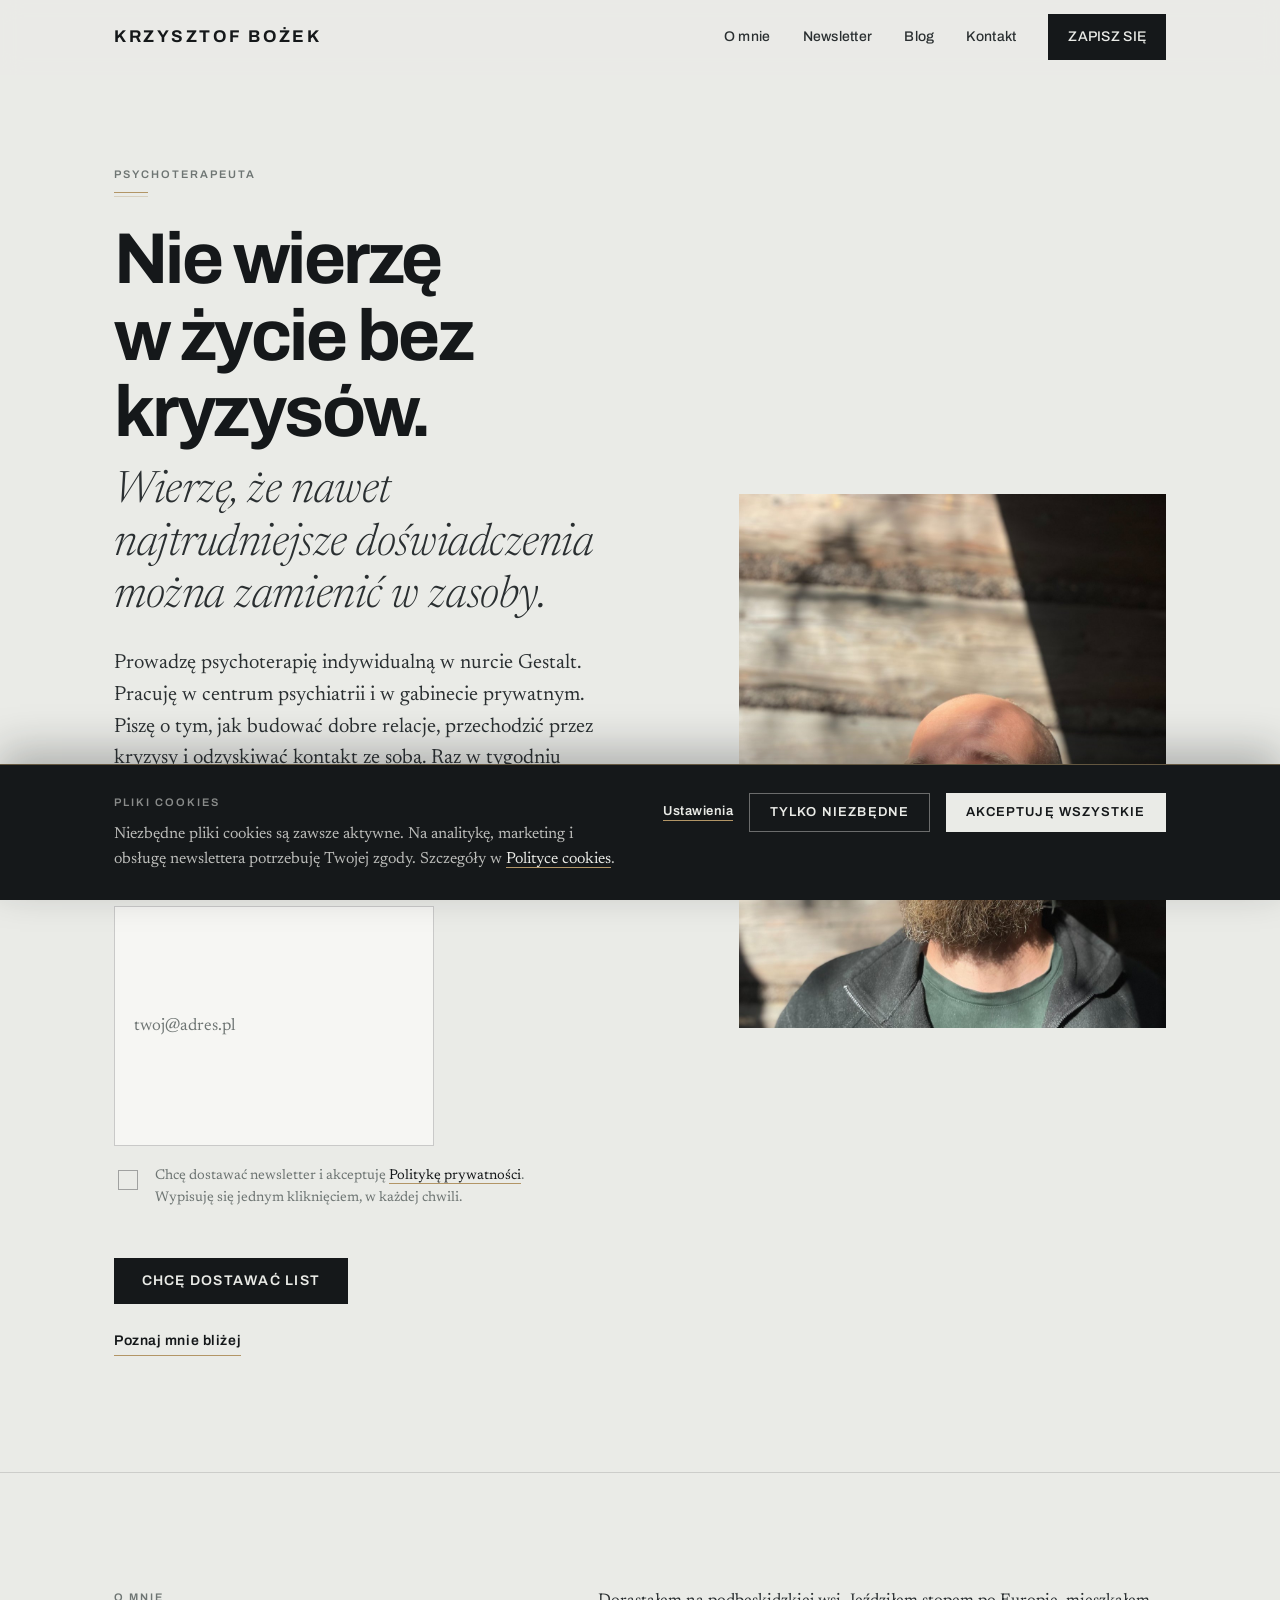
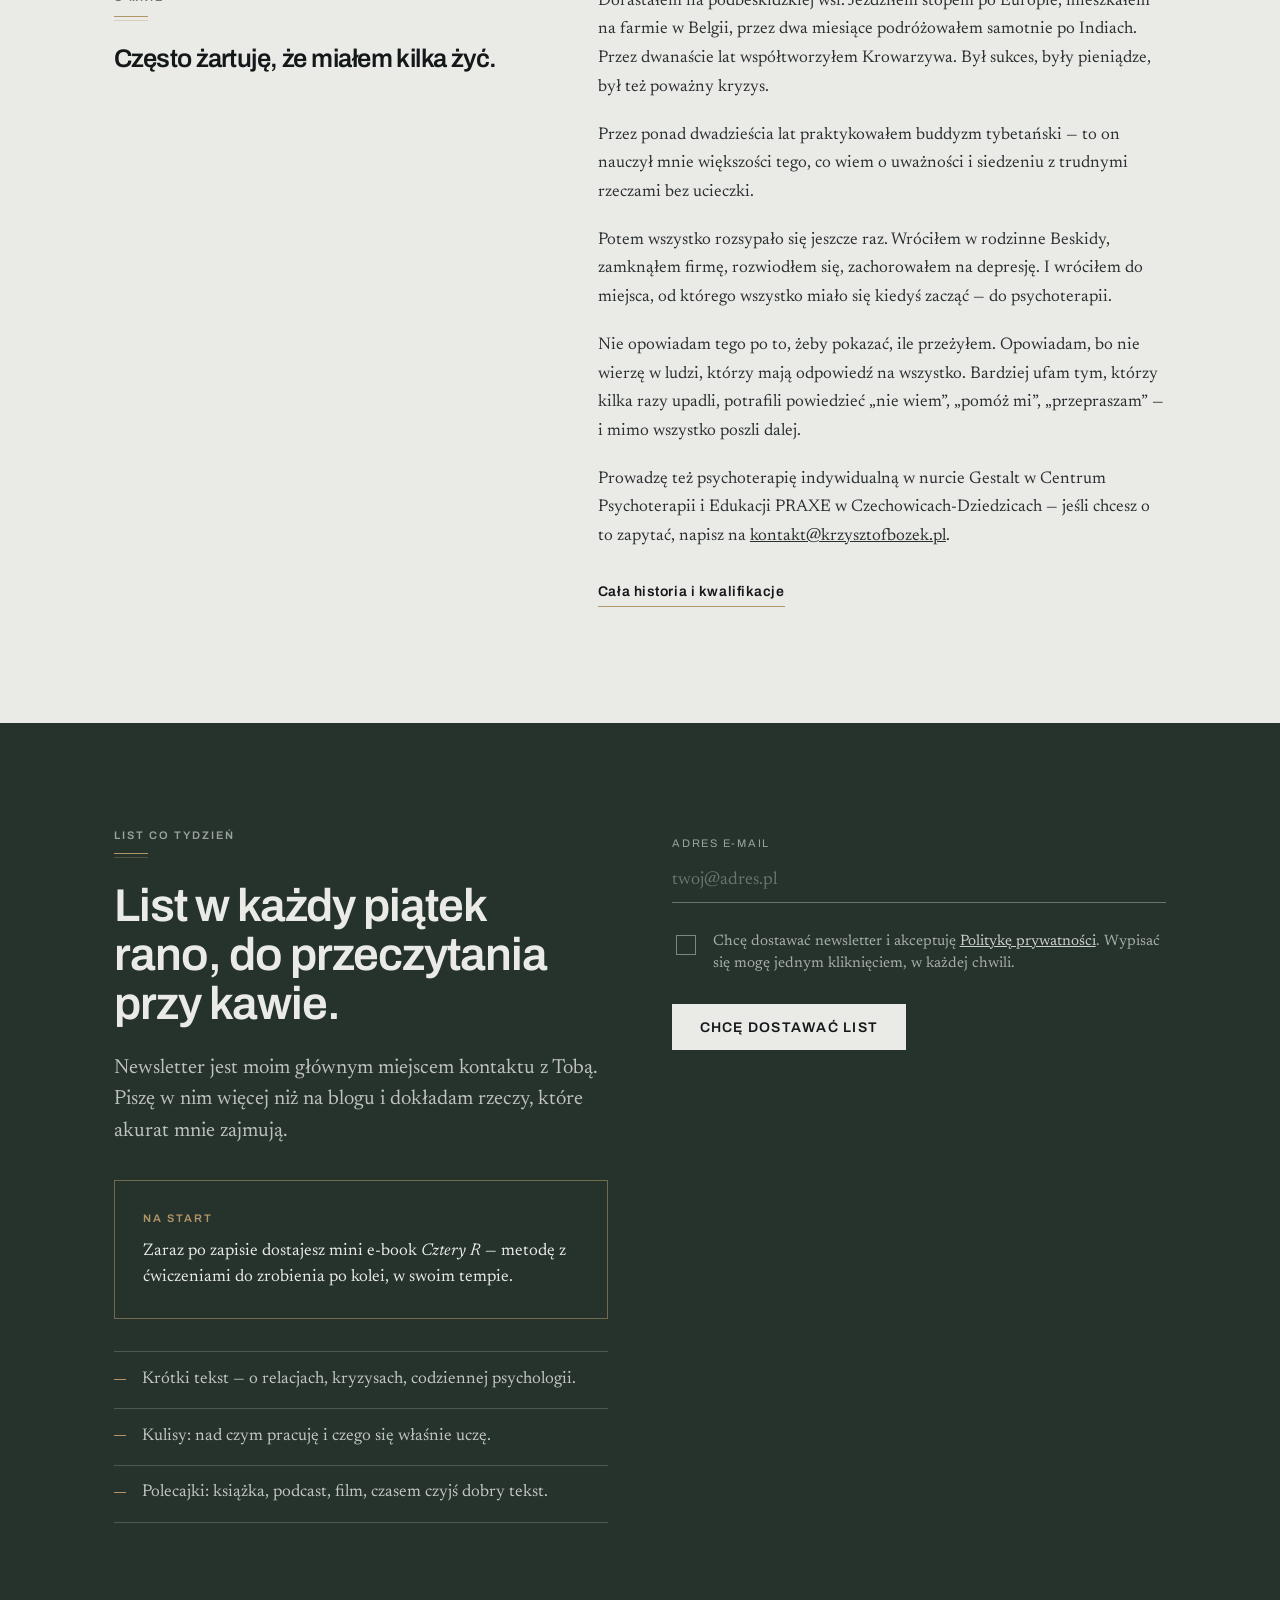
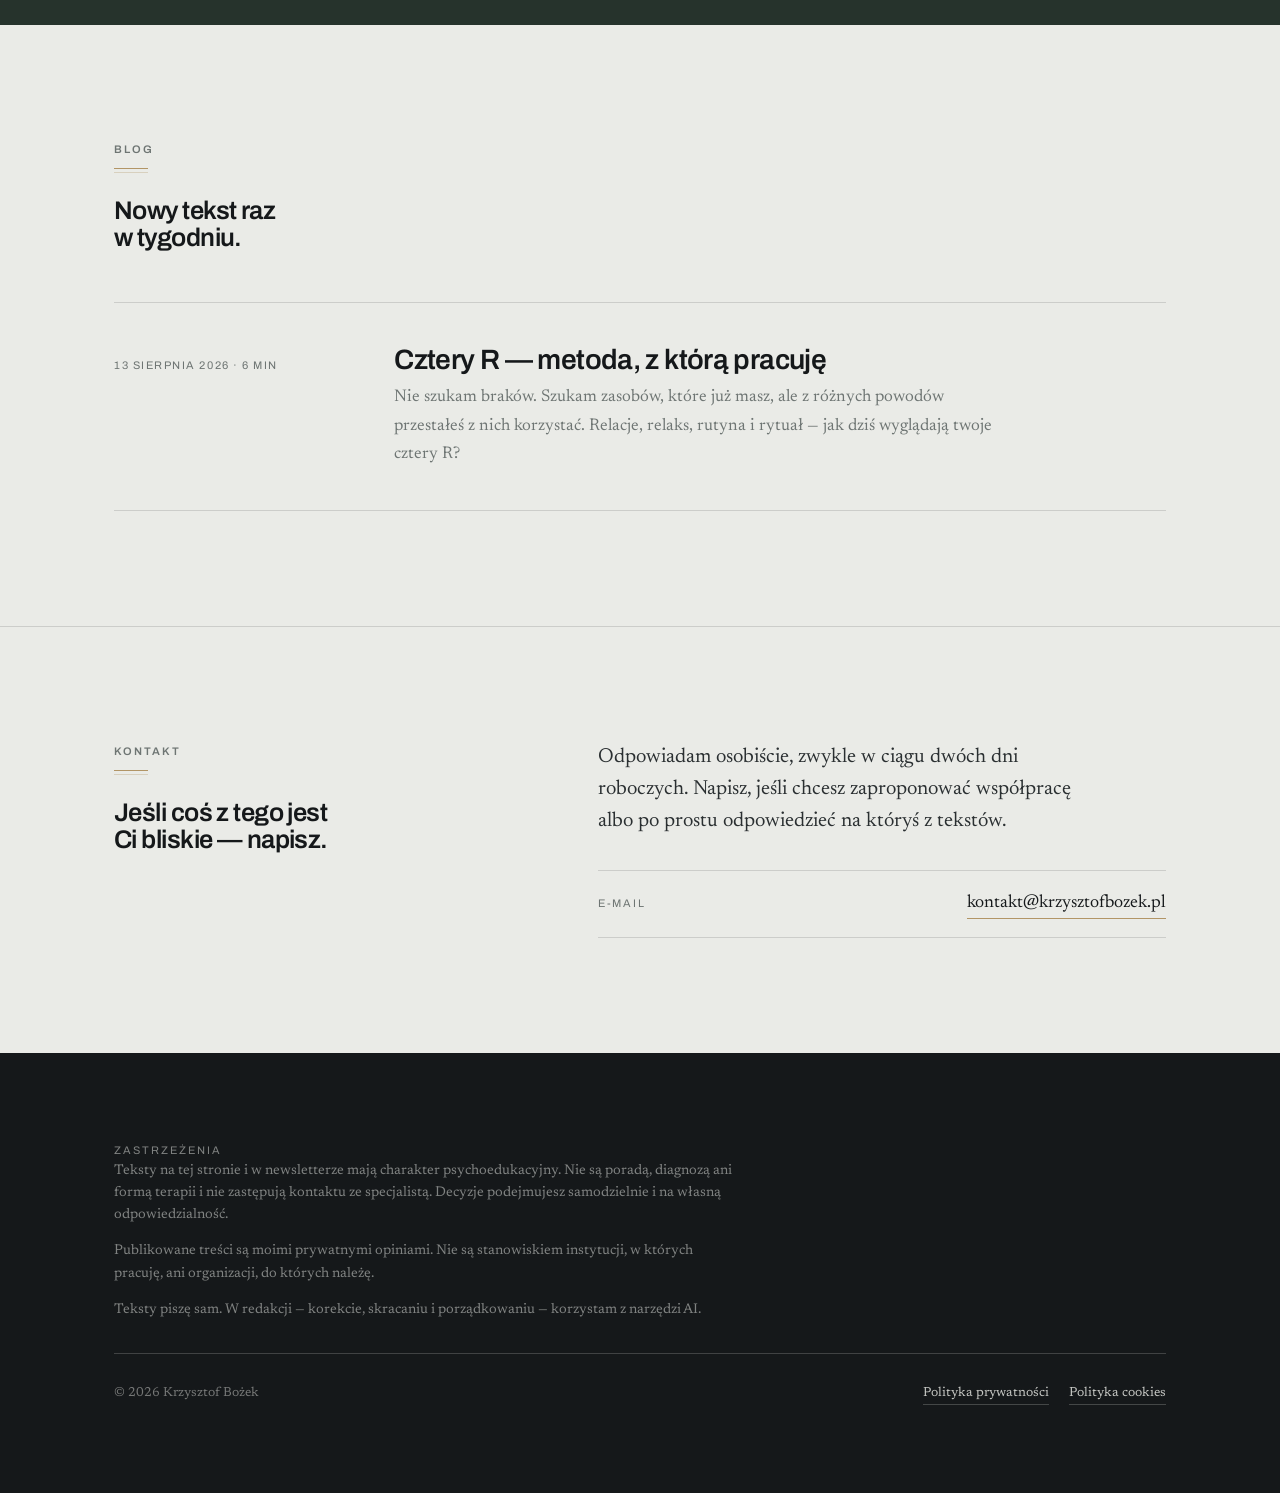
==== commit 78cd5f0f: "Add files via upload" ====
--- a/index.html
+++ b/index.html
@@ -94,7 +94,7 @@
         <h2>Często żartuję, że miałem kilka żyć.</h2>
       </div>
       <div class="zjawia">
-        <p class="lead">
+        <p>
           Dorastałem na podbeskidzkiej wsi. Jeździłem stopem po Europie, mieszkałem na farmie
           w Belgii, przez dwa miesiące podróżowałem samotnie po Indiach. Przez dwanaście lat
           współtworzyłem Krowarzywa. Był sukces, były pieniądze, był też poważny kryzys.
@@ -128,7 +128,7 @@
     <div class="kontener newsletter__grid">
       <div>
         <span class="etykieta">List co tydzień</span>
-        <h2 style="max-width:20ch">Co tydzień jedno ćwiczenie, które możesz zrobić od razu.</h2>
+        <h2 style="max-width:20ch">List w każdy piątek rano, do przeczytania przy kawie.</h2>
         <p class="lead" style="margin-top:1.5rem; max-width:44ch">
           Newsletter jest moim głównym miejscem kontaktu z Tobą. Piszę w nim więcej
           niż na blogu i dokładam rzeczy, które akurat mnie zajmują.
@@ -140,7 +140,7 @@
 
         <ul class="wpisy-listy">
           <li>Krótki tekst — o relacjach, kryzysach, codziennej psychologii.</li>
-          <li>Jedno ćwiczenie do zrobienia w ciągu tygodnia.</li>
+          <li>Kulisy: nad czym pracuję i czego się właśnie uczę.</li>
           <li>Polecajki: książka, podcast, film, czasem czyjś dobry tekst.</li>
         </ul>
       </div>
@@ -212,11 +212,6 @@
   <!-- ================= STOPKA ================= -->
   <footer class="stopka">
     <div class="kontener">
-      <div class="stopka__haslo">
-        <h2 style="max-width:18ch; font-size:var(--fs-h3)">Jeśli coś z tego jest Ci bliskie — napisz.</h2>
-        <a class="stopka__mail" href="mailto:kontakt@krzysztofbozek.pl">kontakt@krzysztofbozek.pl</a>
-      </div>
-
       <div class="stopka__zastrzezenia">
         <p class="stopka__tytul">Zastrzeżenia</p>
         <div>
--- a/style.css
+++ b/style.css
@@ -787,3 +787,8 @@
 /* domykająca kreska listy korzyści + pole e-mail nad zgodą */
 .wpisy-listy li:last-child{ border-bottom:1px solid var(--linia-jasna); }
 .szybki__mail{ width:100%; max-width:360px; }
+
+
+/* hero: mniejsze pole e-mail; stopka bez powtórzonego hasła */
+.szybki__mail{ width:100%; max-width:320px; font-size:1rem; padding:.7em .9em; }
+.stopka .stopka__zastrzezenia{ margin-top:0; padding-top:0; border-top:0; }
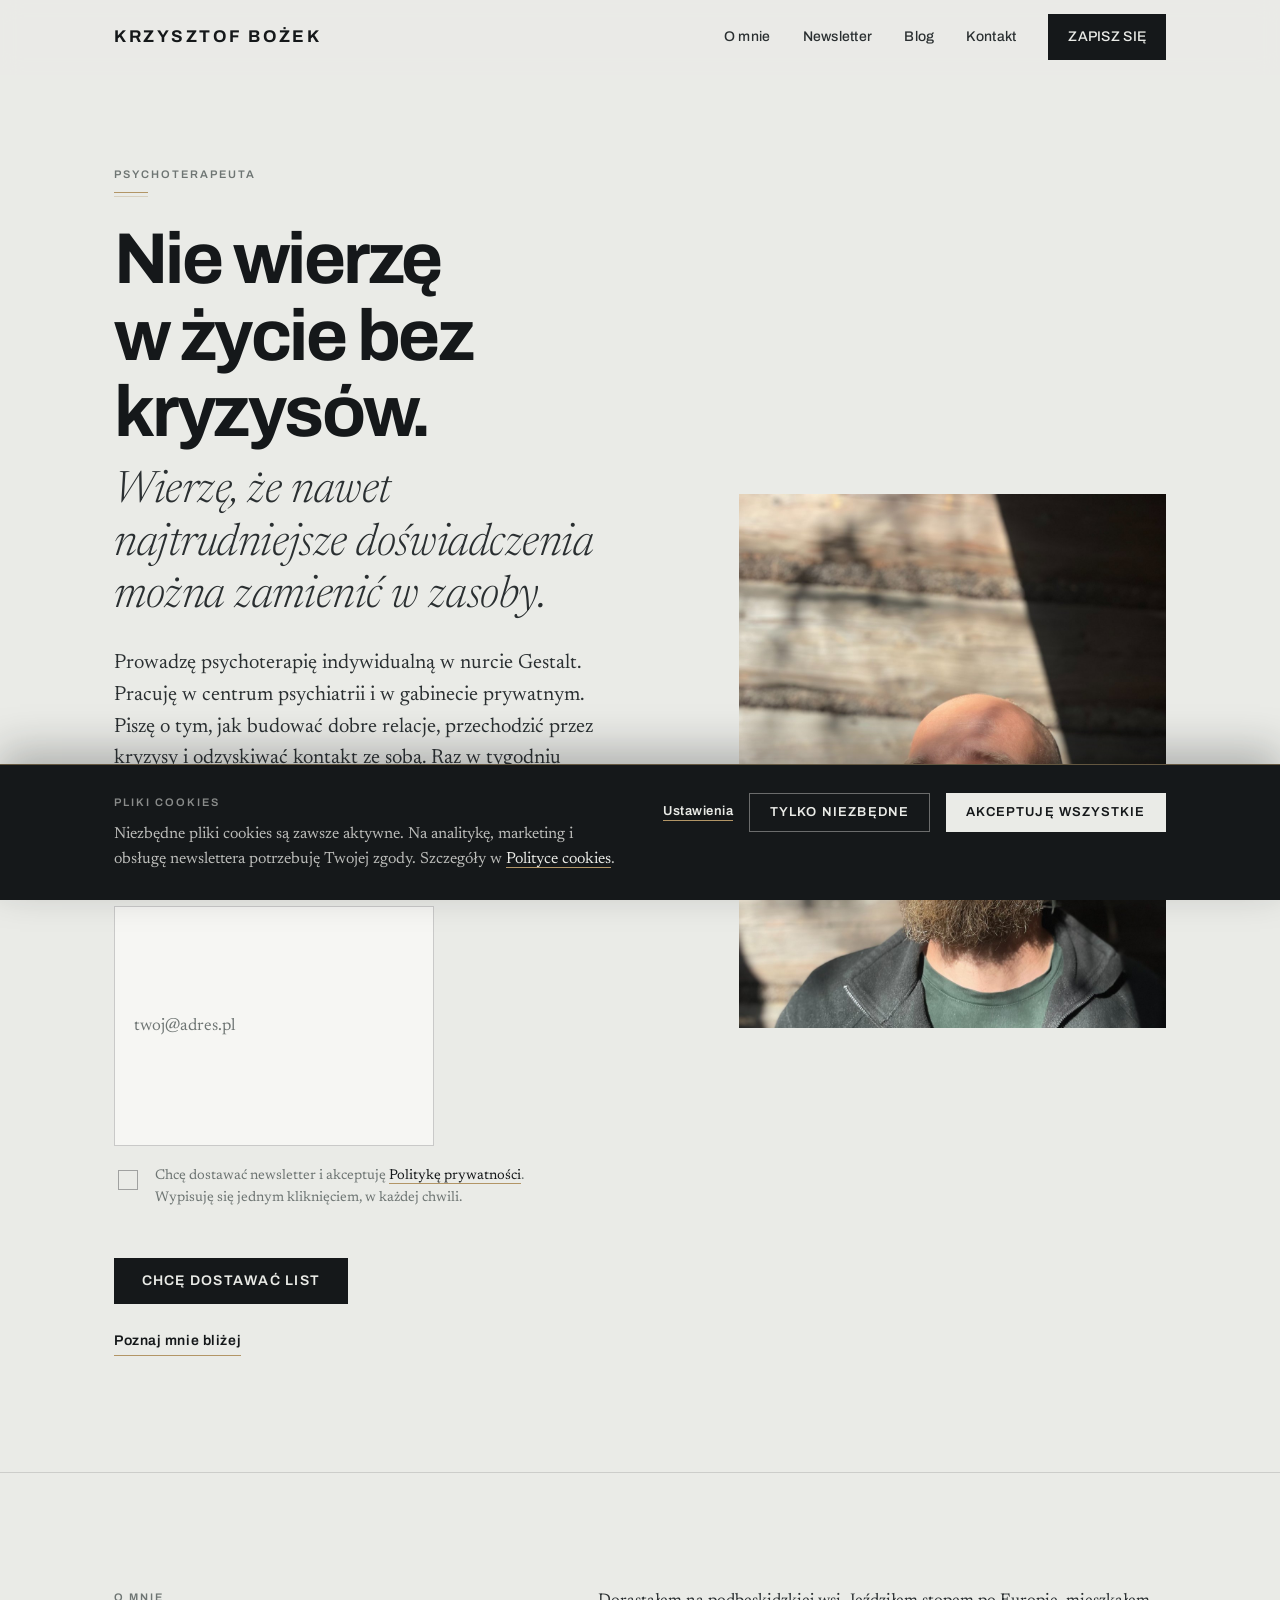
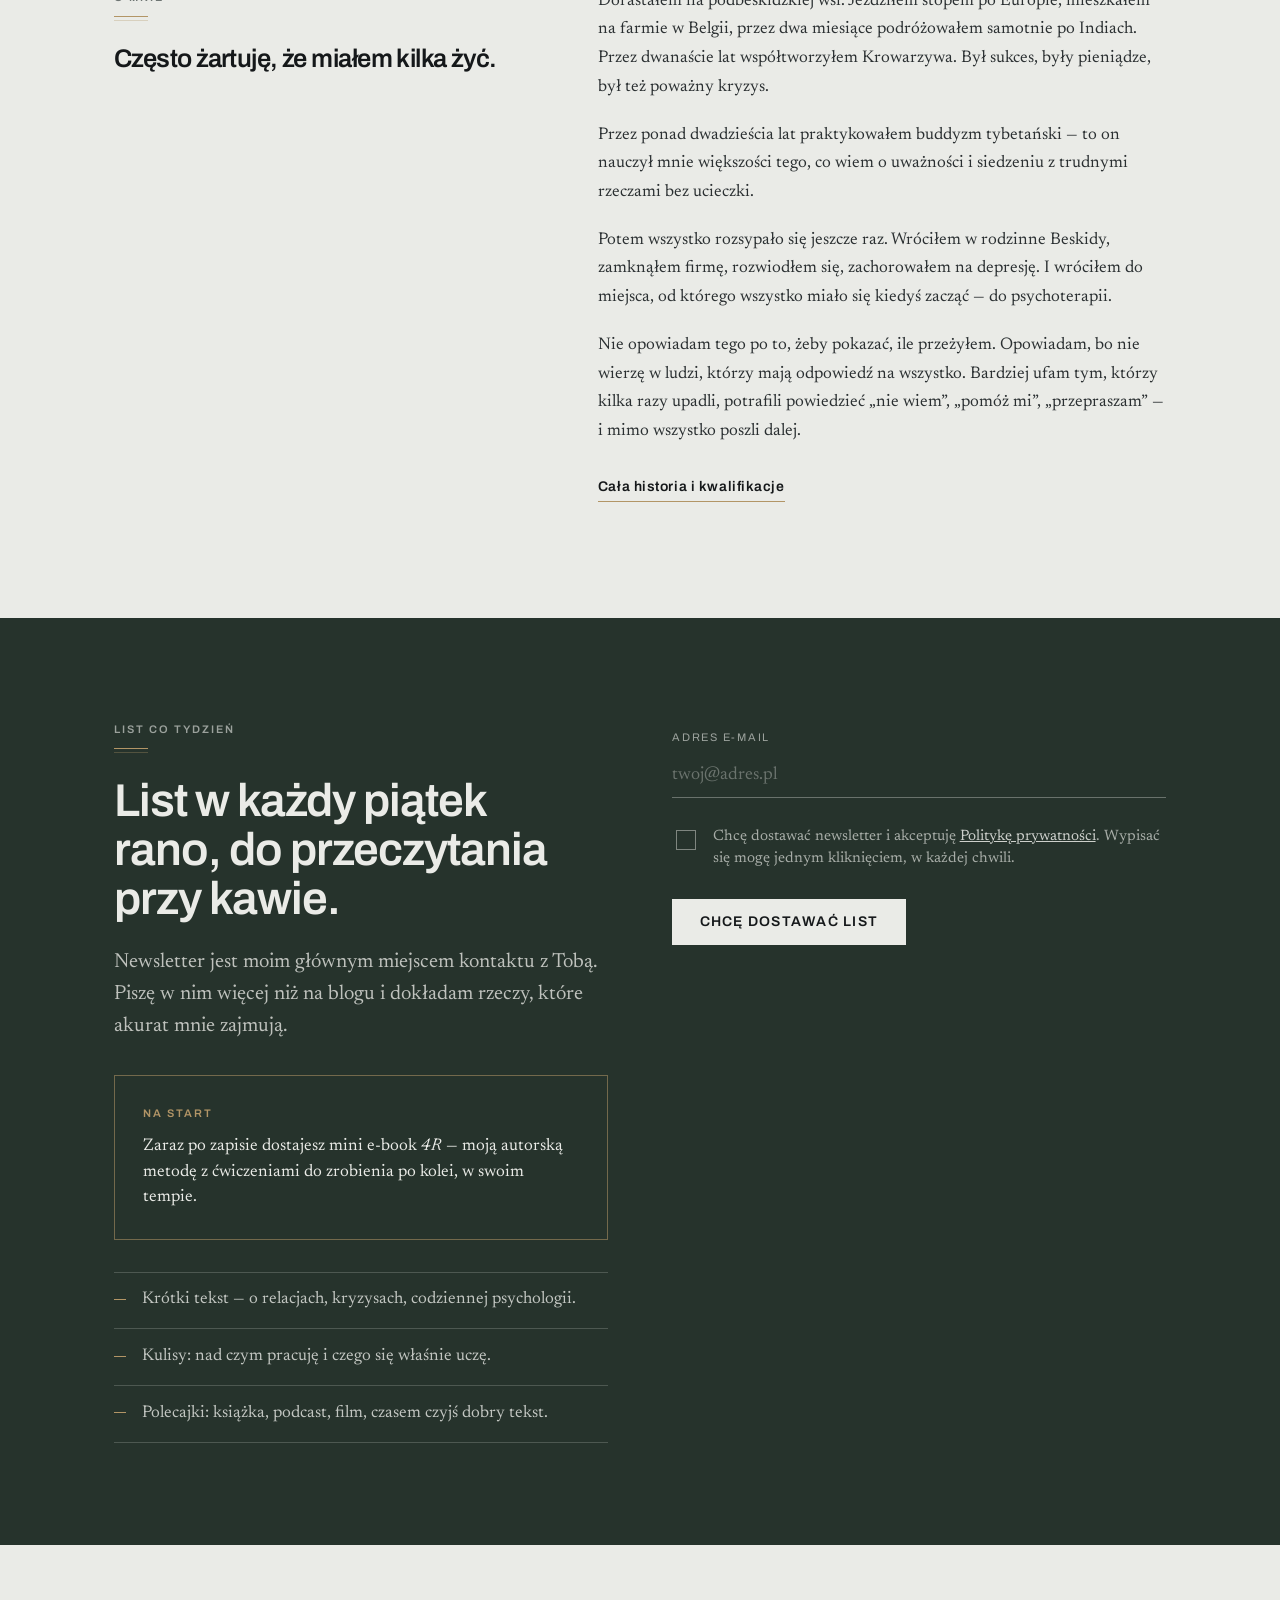
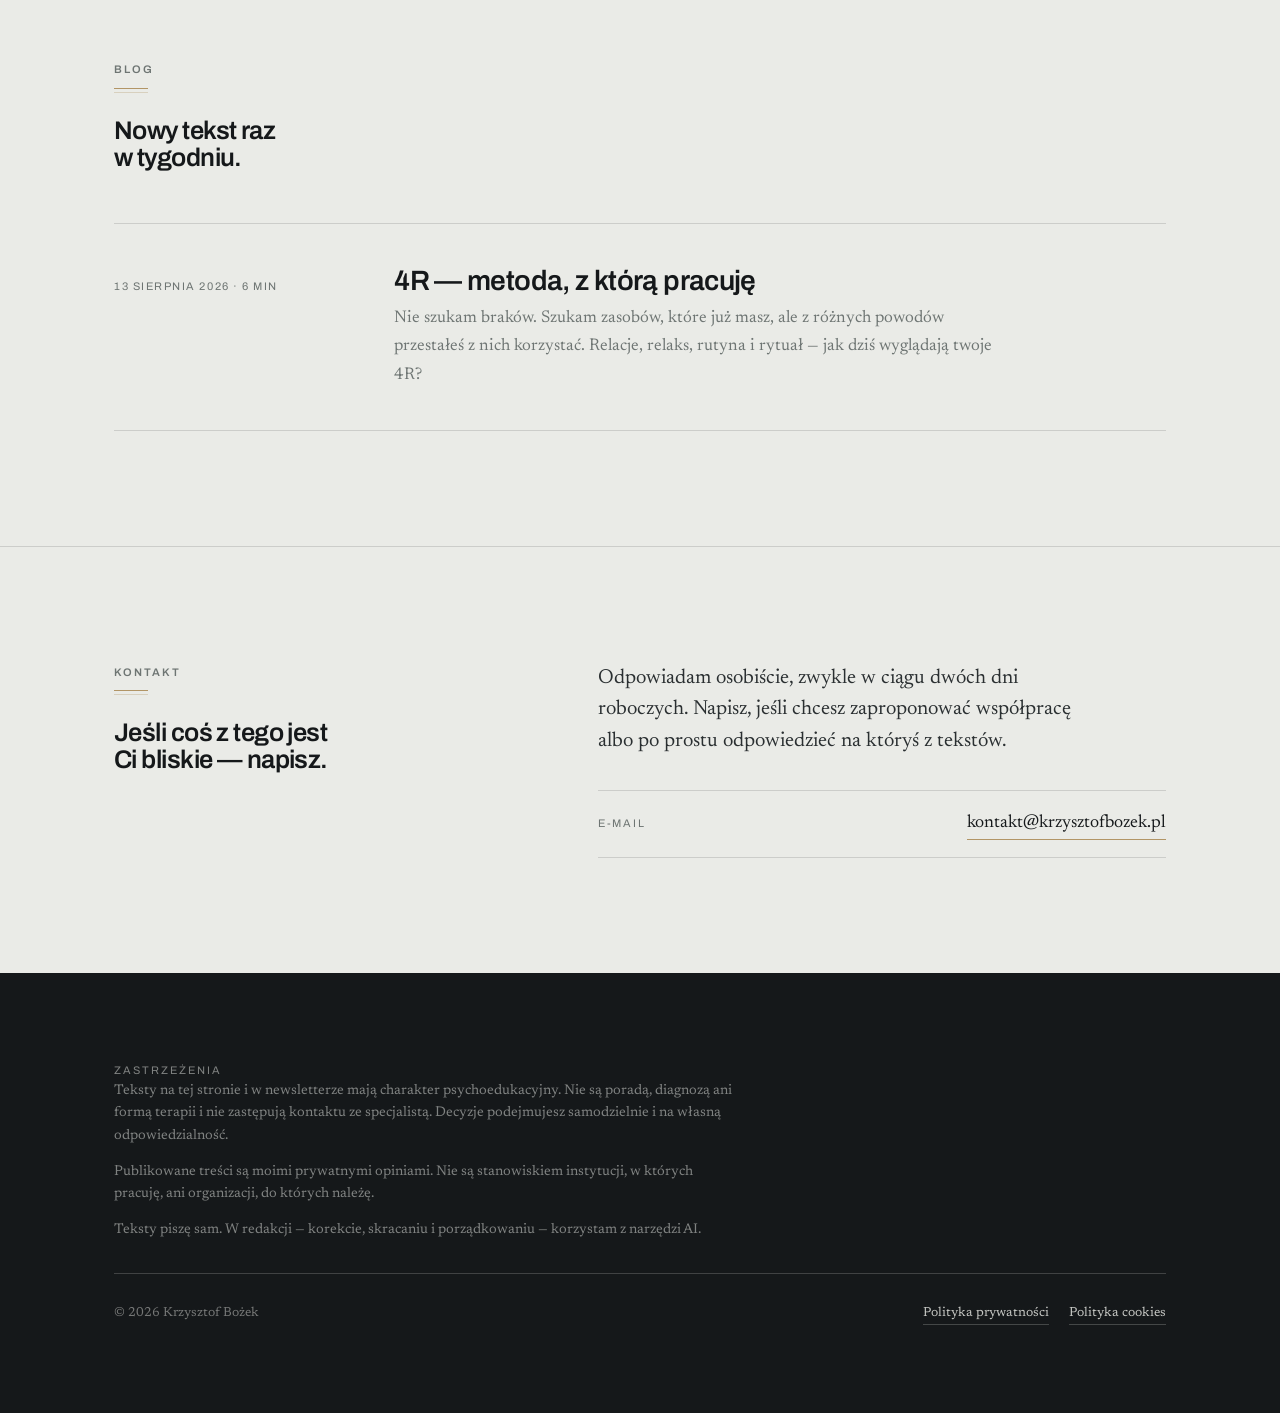
==== commit ad13ba31: "Add files via upload" ====
--- a/index.html
+++ b/index.html
@@ -4,9 +4,9 @@
 <meta charset="utf-8">
 <meta name="viewport" content="width=device-width, initial-scale=1">
 <title>Krzysztof Bożek — psychoterapia Gestalt i teksty</title>
-<meta name="description" content="Psychoterapeuta Gestalt z Beskidów. Piszę o relacjach, kryzysach i odzyskiwaniu kontaktu ze sobą. Zapisz się na list — na start dostajesz mini e-book „Cztery R” z ćwiczeniami.">
+<meta name="description" content="Psychoterapeuta Gestalt z Beskidów. Piszę o relacjach, kryzysach i odzyskiwaniu kontaktu ze sobą. Zapisz się na list — na start dostajesz mini e-book „4R” z moją autorską metodą.">
 <meta property="og:title" content="Krzysztof Bożek — psychoterapia Gestalt i teksty">
-<meta property="og:description" content="Nie wierzę w życie bez kryzysów. Wierzę, że najtrudniejsze doświadczenia można zamienić w zasoby. Na start mini e-book „Cztery R” z ćwiczeniami.">
+<meta property="og:description" content="Nie wierzę w życie bez kryzysów. Wierzę, że najtrudniejsze doświadczenia można zamienić w zasoby. Na start mini e-book „4R” z moją autorską metodą.">
 <meta property="og:image" content="https://krzysztofbozek.pl/img/og-krzysztof.jpg">
 <meta property="og:image:width" content="1200">
 <meta property="og:image:height" content="630">
@@ -65,7 +65,7 @@
           kryzysy i odzyskiwać kontakt ze sobą. Raz w tygodniu wysyłam list.
         </p>
         <div class="hero__zapis">
-          <span class="etykieta">Mini e-book „Cztery R” na start</span>
+          <span class="etykieta">Mini e-book „4R” na start</span>
           <form class="szybki" data-newsletter novalidate>
             <input type="email" name="email" autocomplete="email" required placeholder="twoj@adres.pl" aria-label="Adres e-mail" class="szybki__mail">
             <label class="zgoda zgoda--jasna" for="zgoda-hero">
@@ -113,11 +113,6 @@
           którzy mają odpowiedź na wszystko. Bardziej ufam tym, którzy kilka razy upadli, potrafili
           powiedzieć „nie wiem”, „pomóż mi”, „przepraszam” — i mimo wszystko poszli dalej.
         </p>
-        <p>
-          Prowadzę też psychoterapię indywidualną w nurcie Gestalt w Centrum Psychoterapii
-          i Edukacji PRAXE w Czechowicach-Dziedzicach — jeśli chcesz o to zapytać, napisz na
-          <a href="mailto:kontakt@krzysztofbozek.pl">kontakt@krzysztofbozek.pl</a>.
-        </p>
         <p style="margin-top:1.75rem"><a class="link" href="o-mnie.html">Cała historia i kwalifikacje</a></p>
       </div>
     </div>
@@ -135,7 +130,7 @@
         </p>
         <div class="prezent">
           <span class="etykieta">Na start</span>
-          <p>Zaraz po zapisie dostajesz mini e-book <em>Cztery R</em> — metodę z ćwiczeniami do zrobienia po kolei, w swoim tempie.</p>
+          <p>Zaraz po zapisie dostajesz mini e-book <em>4R</em> — moją autorską metodę z ćwiczeniami do zrobienia po kolei, w swoim tempie.</p>
         </div>
 
         <ul class="wpisy-listy">
@@ -179,10 +174,10 @@
         <li class="wpis zjawia">
           <span class="wpis__meta"><time datetime="2026-08-13">13 sierpnia 2026</time> · 6 min</span>
           <div>
-            <h3><a href="cztery-r.html">Cztery R — metoda, z którą pracuję</a></h3>
+            <h3><a href="cztery-r.html">4R — metoda, z którą pracuję</a></h3>
             <p>Nie szukam braków. Szukam zasobów, które już masz, ale z różnych powodów
             przestałeś z nich korzystać. Relacje, relaks, rutyna i rytuał — jak dziś
-            wyglądają twoje cztery R?</p>
+            wyglądają twoje 4R?</p>
           </div>
         </li>
       </ul>
@@ -238,8 +233,8 @@
   <div class="modal__box" role="dialog" aria-modal="true" aria-labelledby="popup-tytul">
     <button class="modal__zamknij" type="button" data-popup-zamknij aria-label="Zamknij">&times;</button>
     <span class="etykieta">List co tydzień</span>
-    <h2 id="popup-tytul">Zostaw adres — dostaniesz mini e-book „Cztery R”.</h2>
-    <p>Metoda z ćwiczeniami do zrobienia po kolei, w swoim tempie. Potem raz w tygodniu krótki tekst i jedno ćwiczenie.</p>
+    <h2 id="popup-tytul">Zostaw adres — dostaniesz mini e-book „4R”.</h2>
+    <p>Moja autorska metoda z ćwiczeniami do zrobienia po kolei, w swoim tempie. Potem raz w tygodniu krótki tekst i jedno ćwiczenie.</p>
     <form class="formularz" data-newsletter data-popup-form novalidate>
       <div class="pole">
         <label for="email-popup">Adres e-mail</label>
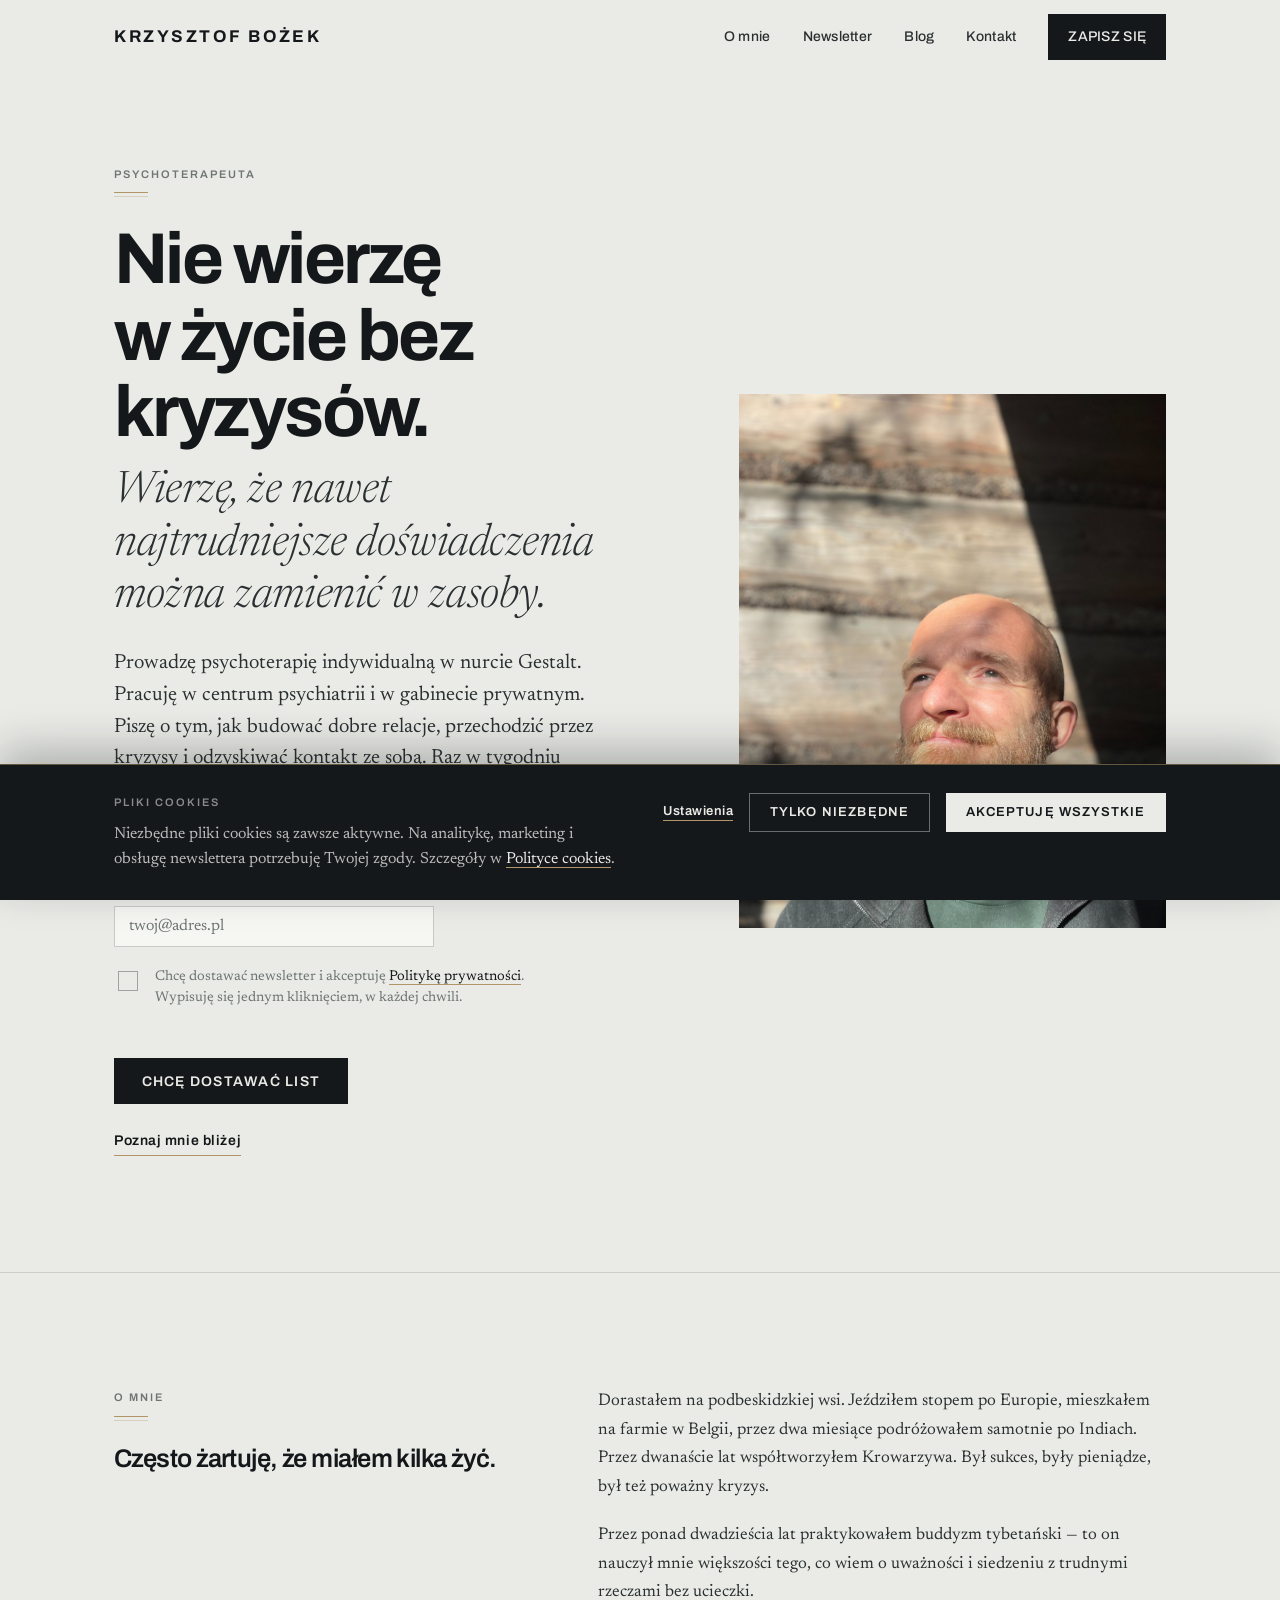
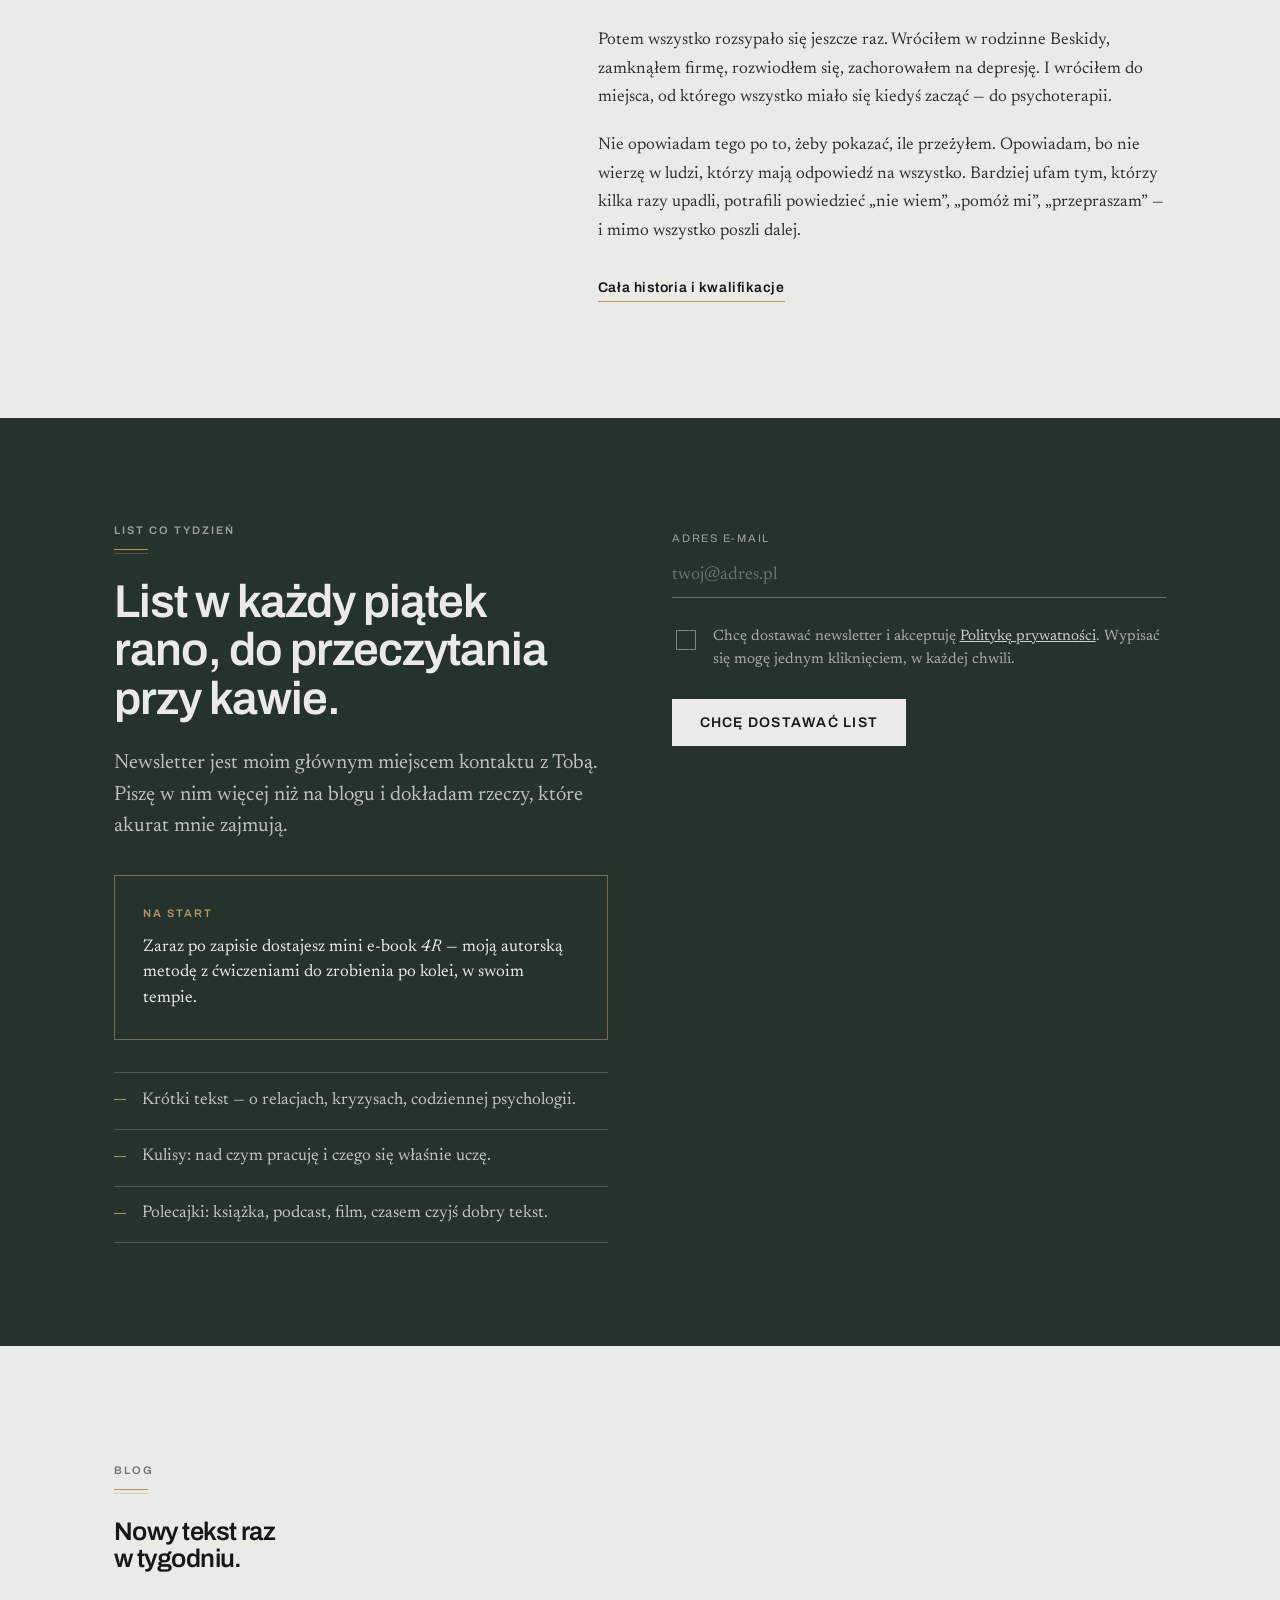
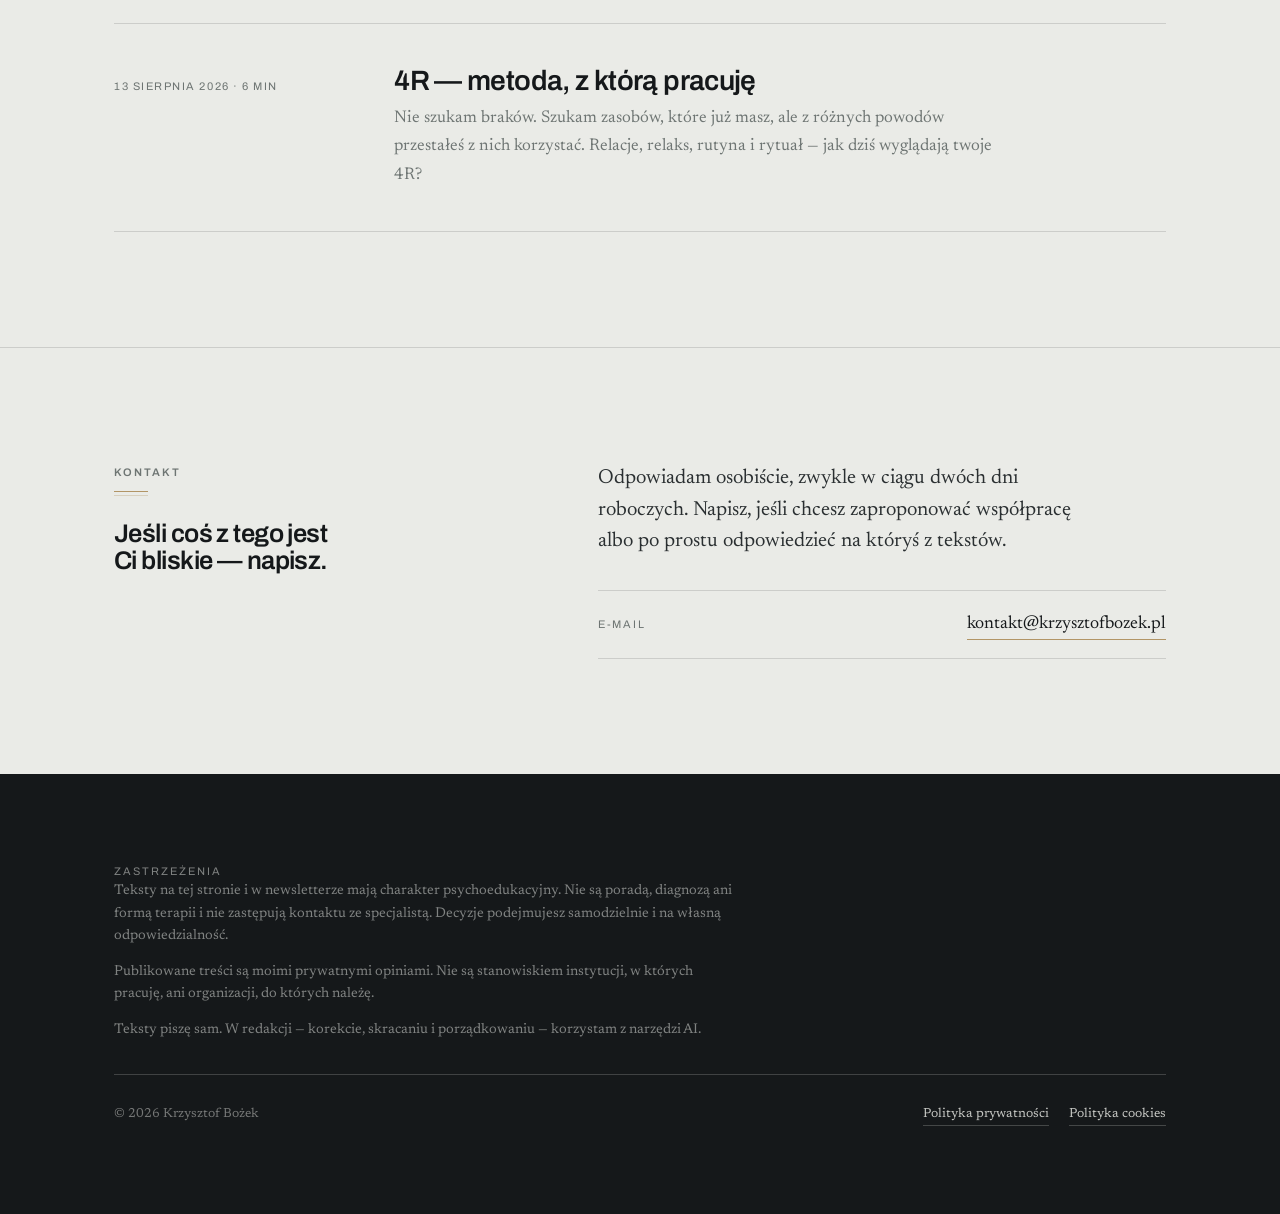
==== commit 88082da8: "Add files via upload" ====
--- a/index.html
+++ b/index.html
@@ -41,7 +41,7 @@
     <nav class="menu" id="menu" aria-label="Główna">
       <a href="o-mnie.html">O mnie</a>
       <a href="#zapis">Newsletter</a>
-      <a href="blog.html">Blog</a>
+      <a href="#blog">Blog</a>
       <a href="#kontakt">Kontakt</a>
       <a class="btn" href="#zapis">Zapisz się</a>
     </nav>
@@ -67,7 +67,7 @@
         <div class="hero__zapis">
           <span class="etykieta">Mini e-book „4R” na start</span>
           <form class="szybki" data-newsletter novalidate>
-            <input type="email" name="email" autocomplete="email" required placeholder="twoj@adres.pl" aria-label="Adres e-mail" class="szybki__mail">
+            <input type="email" name="email" autocomplete="email" required placeholder="twoj@adres.pl" aria-label="Adres e-mail" class="szybki__mail" style="flex:0 0 auto; width:100%; max-width:320px; height:auto; font-size:1rem; padding:.7em .9em; align-self:flex-start">
             <label class="zgoda zgoda--jasna" for="zgoda-hero">
               <input type="checkbox" id="zgoda-hero" required>
               <span>Chcę dostawać newsletter i akceptuję <a href="prywatnosc.html">Politykę prywatności</a>. Wypisuję się jednym kliknięciem, w każdej chwili.</span>
@@ -162,7 +162,7 @@
   </section>
 
   <!-- ================= BLOG ================= -->
-  <section class="sekcja">
+  <section class="sekcja" id="blog">
     <div class="kontener">
       <div class="naglowek-sekcji">
         <span class="etykieta">Blog</span>
--- a/style.css
+++ b/style.css
@@ -792,3 +792,8 @@
 /* hero: mniejsze pole e-mail; stopka bez powtórzonego hasła */
 .szybki__mail{ width:100%; max-width:320px; font-size:1rem; padding:.7em .9em; }
 .stopka .stopka__zastrzezenia{ margin-top:0; padding-top:0; border-top:0; }
+
+
+/* hero: w kolumnowym formularzu flex-basis dotyczy wysokości — pole trzyma własny rozmiar */
+.szybki > .szybki__mail{ flex:0 0 auto; height:auto; align-self:flex-start; }
+.szybki__pola > .szybki__mail{ flex:1 1 240px; }
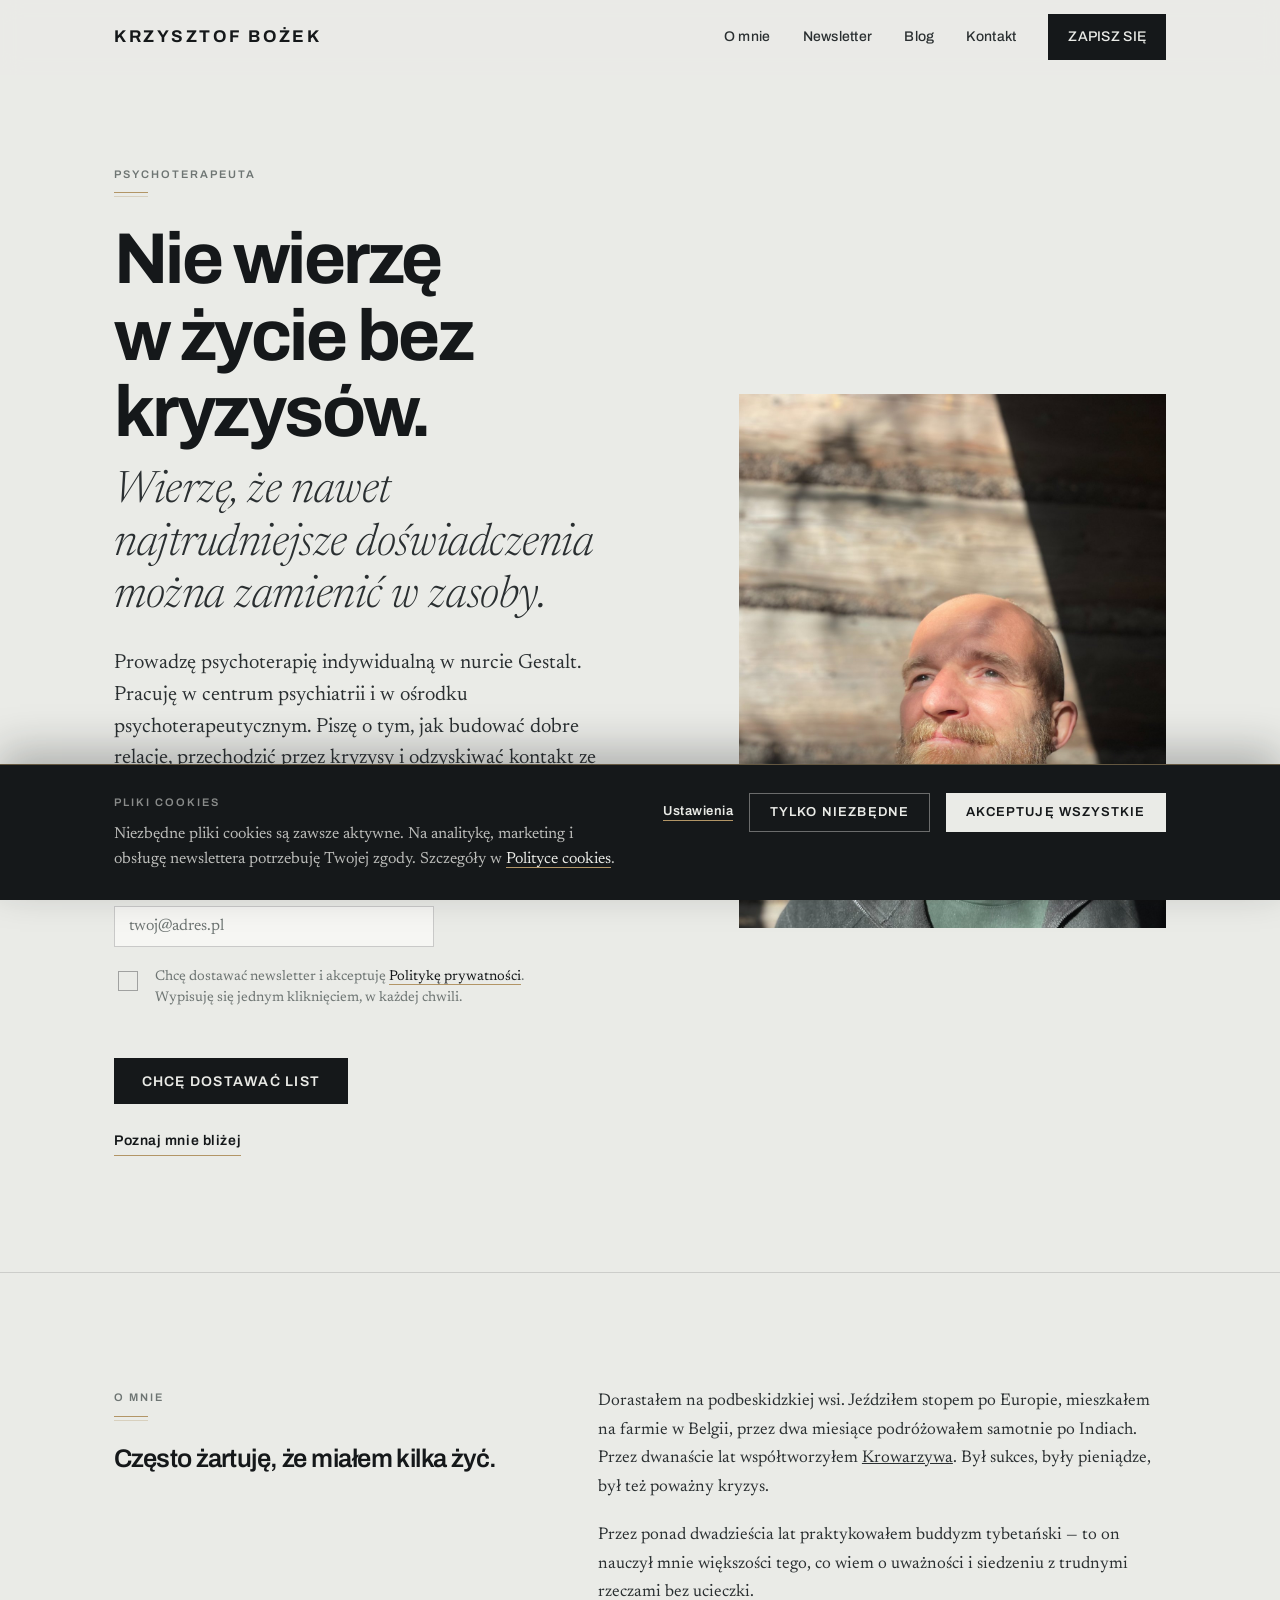
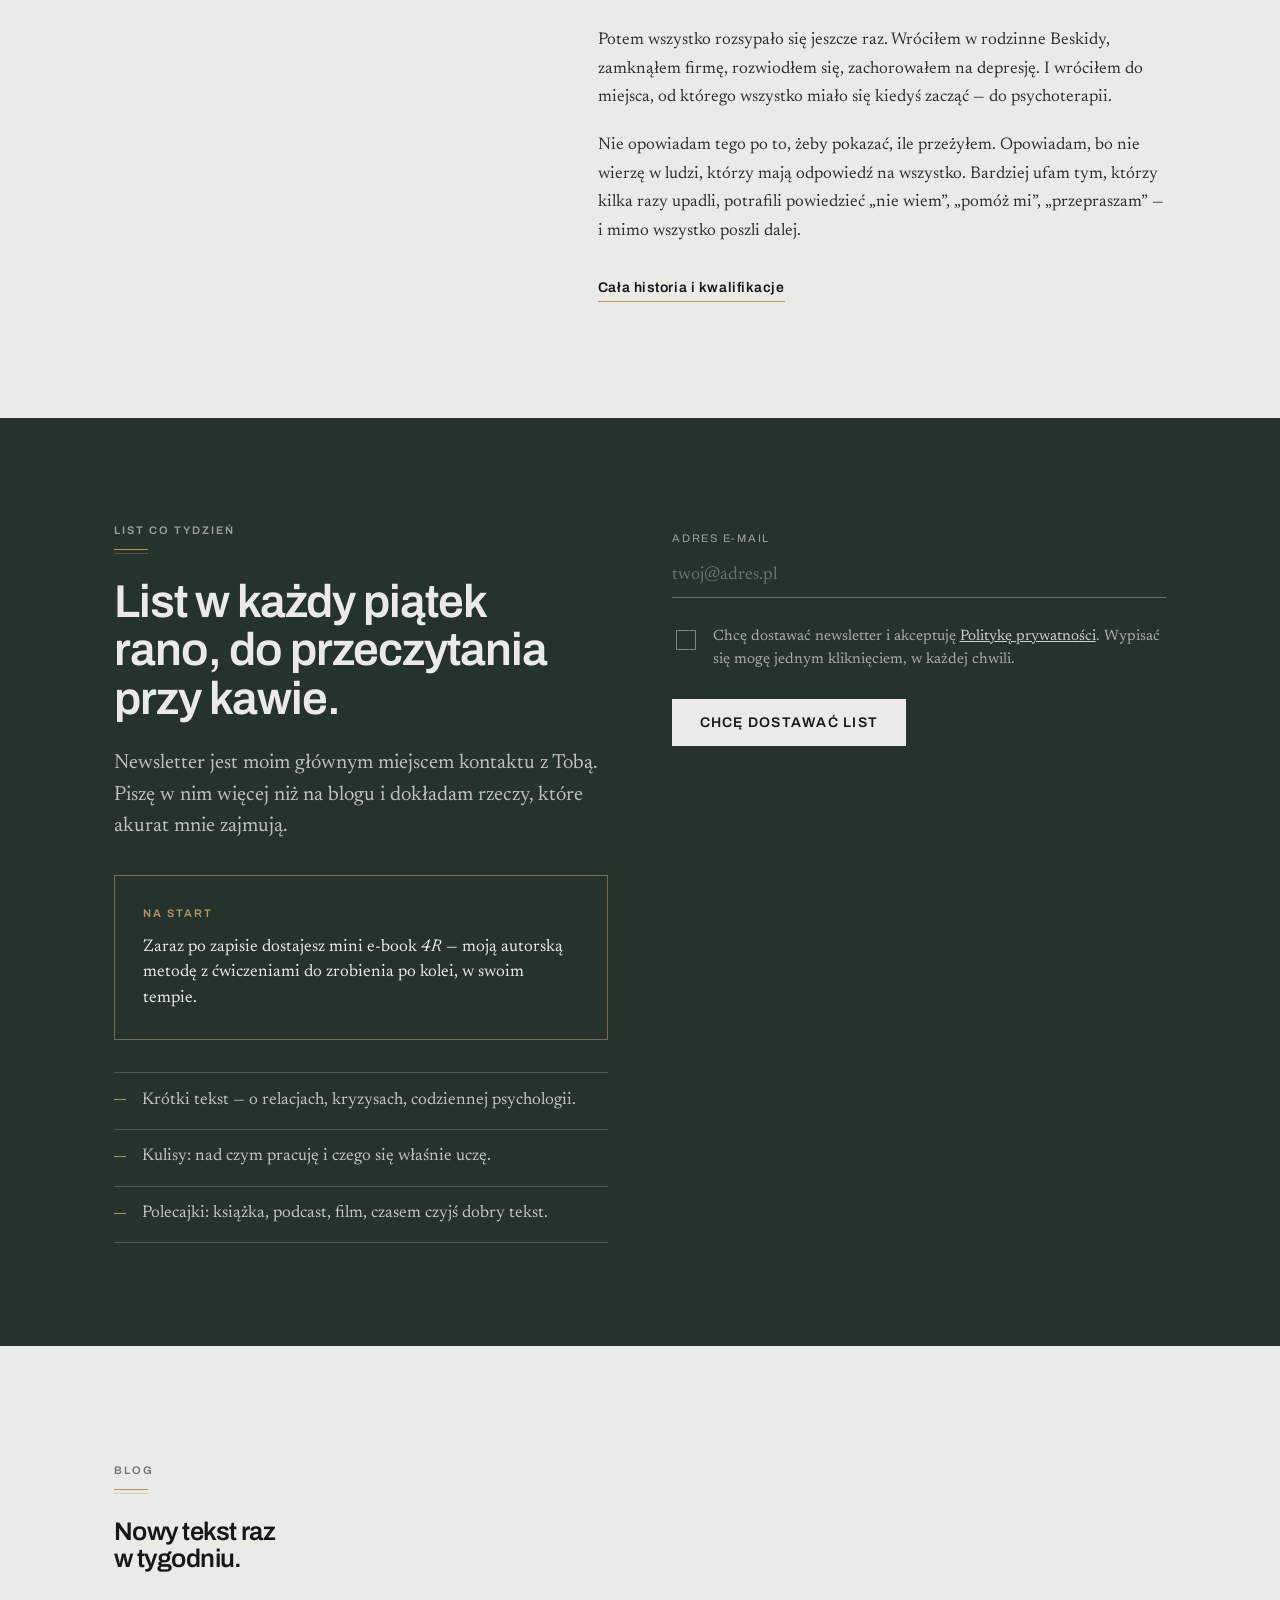
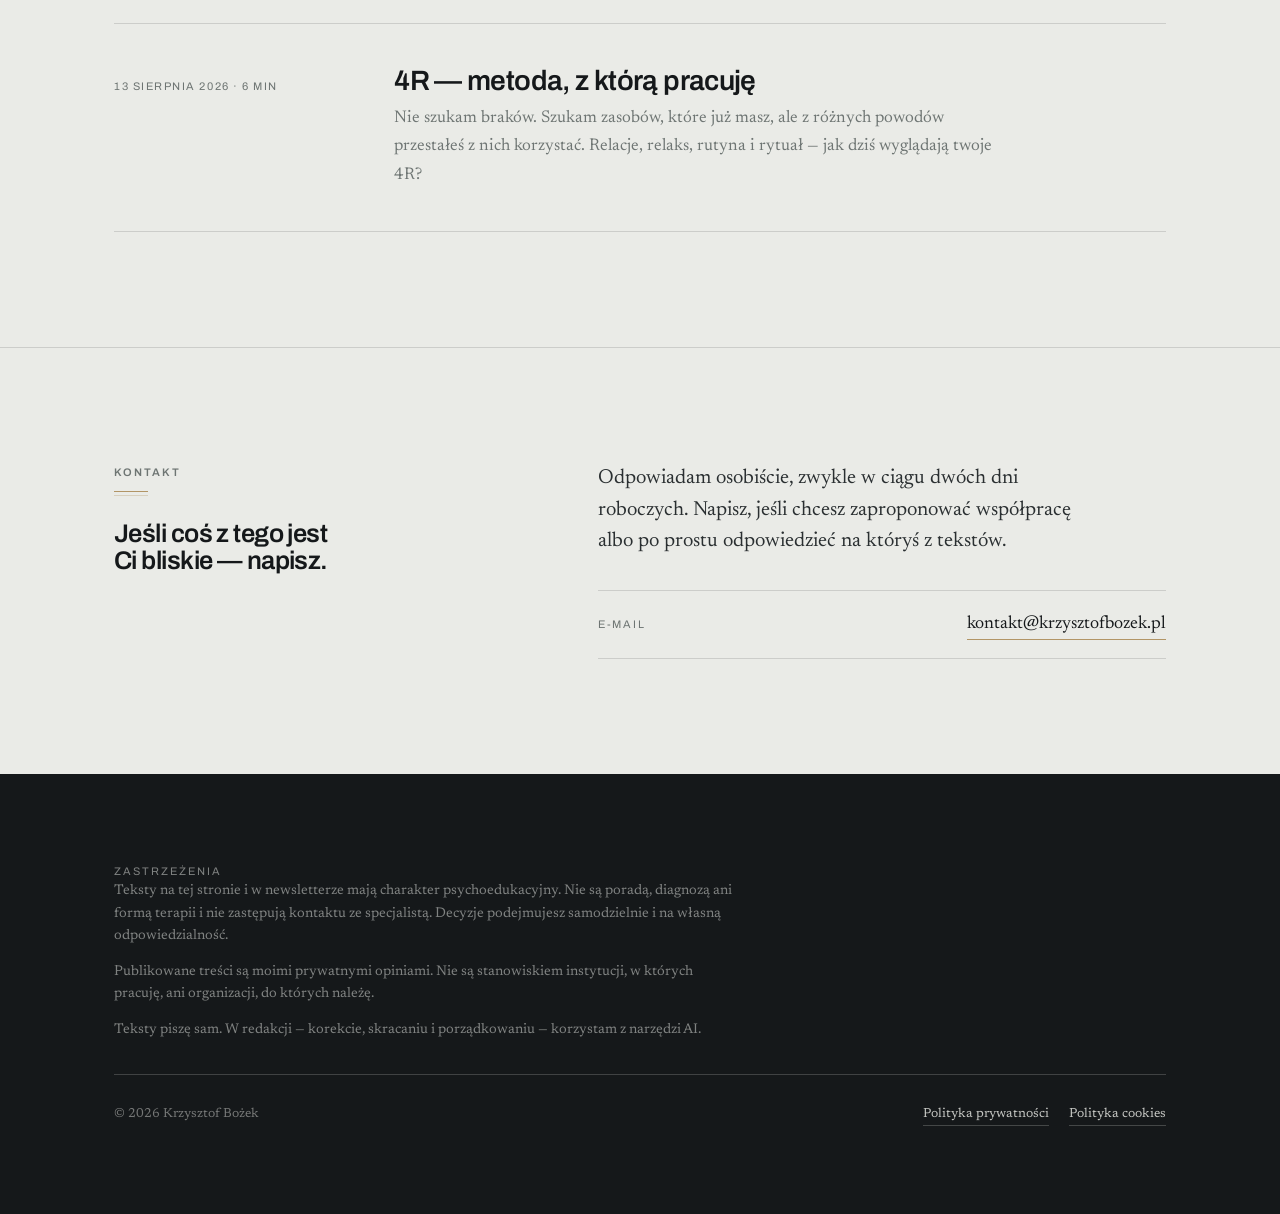
==== commit c7652950: "Add files via upload" ====
--- a/index.html
+++ b/index.html
@@ -61,7 +61,7 @@
         </h1>
         <p class="lead hero__lead">
           Prowadzę psychoterapię indywidualną w nurcie Gestalt. Pracuję w centrum psychiatrii
-          i w gabinecie prywatnym. Piszę o tym, jak budować dobre relacje, przechodzić przez
+          i w ośrodku psychoterapeutycznym. Piszę o tym, jak budować dobre relacje, przechodzić przez
           kryzysy i odzyskiwać kontakt ze sobą. Raz w tygodniu wysyłam list.
         </p>
         <div class="hero__zapis">
@@ -97,7 +97,7 @@
         <p>
           Dorastałem na podbeskidzkiej wsi. Jeździłem stopem po Europie, mieszkałem na farmie
           w Belgii, przez dwa miesiące podróżowałem samotnie po Indiach. Przez dwanaście lat
-          współtworzyłem Krowarzywa. Był sukces, były pieniądze, był też poważny kryzys.
+          współtworzyłem <a href="https://pl.wikipedia.org/wiki/Krowarzywa" target="_blank" rel="noopener">Krowarzywa</a>. Był sukces, były pieniądze, był też poważny kryzys.
         </p>
         <p>
           Przez ponad dwadzieścia lat praktykowałem buddyzm tybetański — to on nauczył mnie
